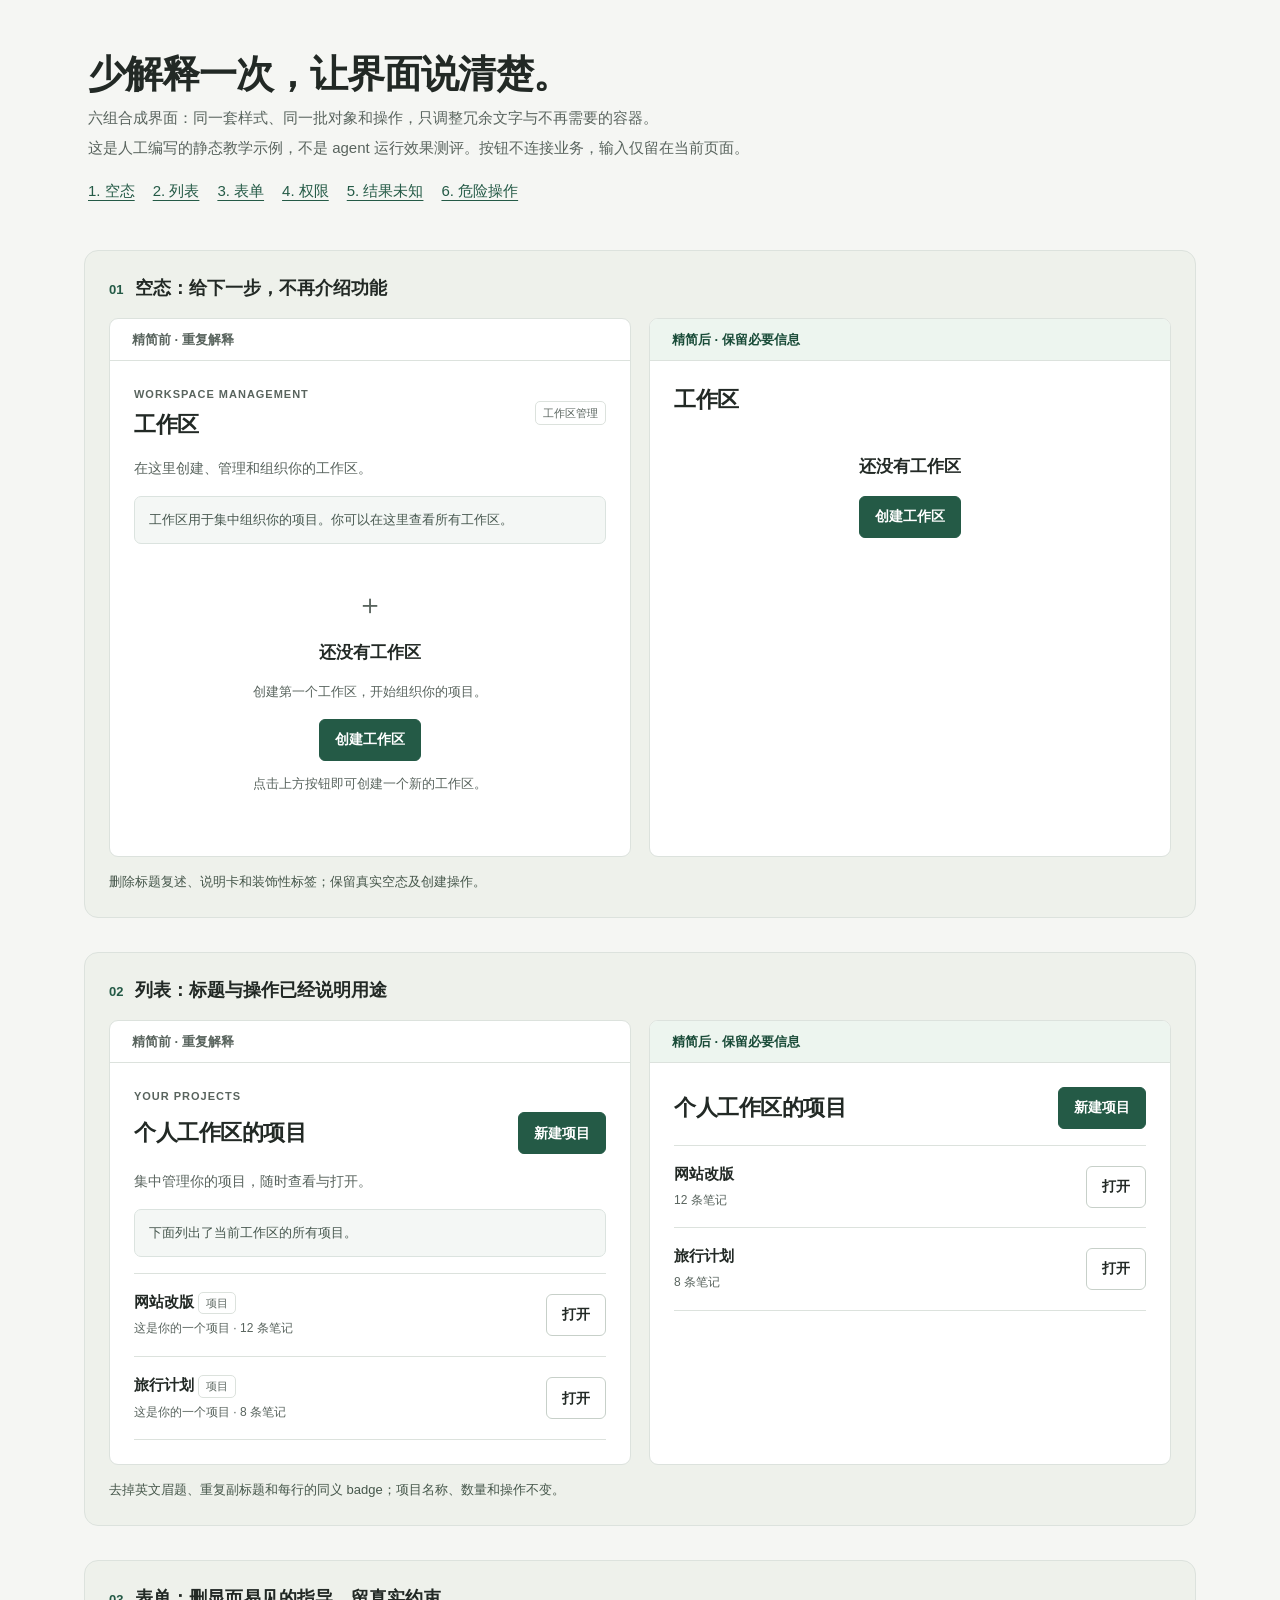
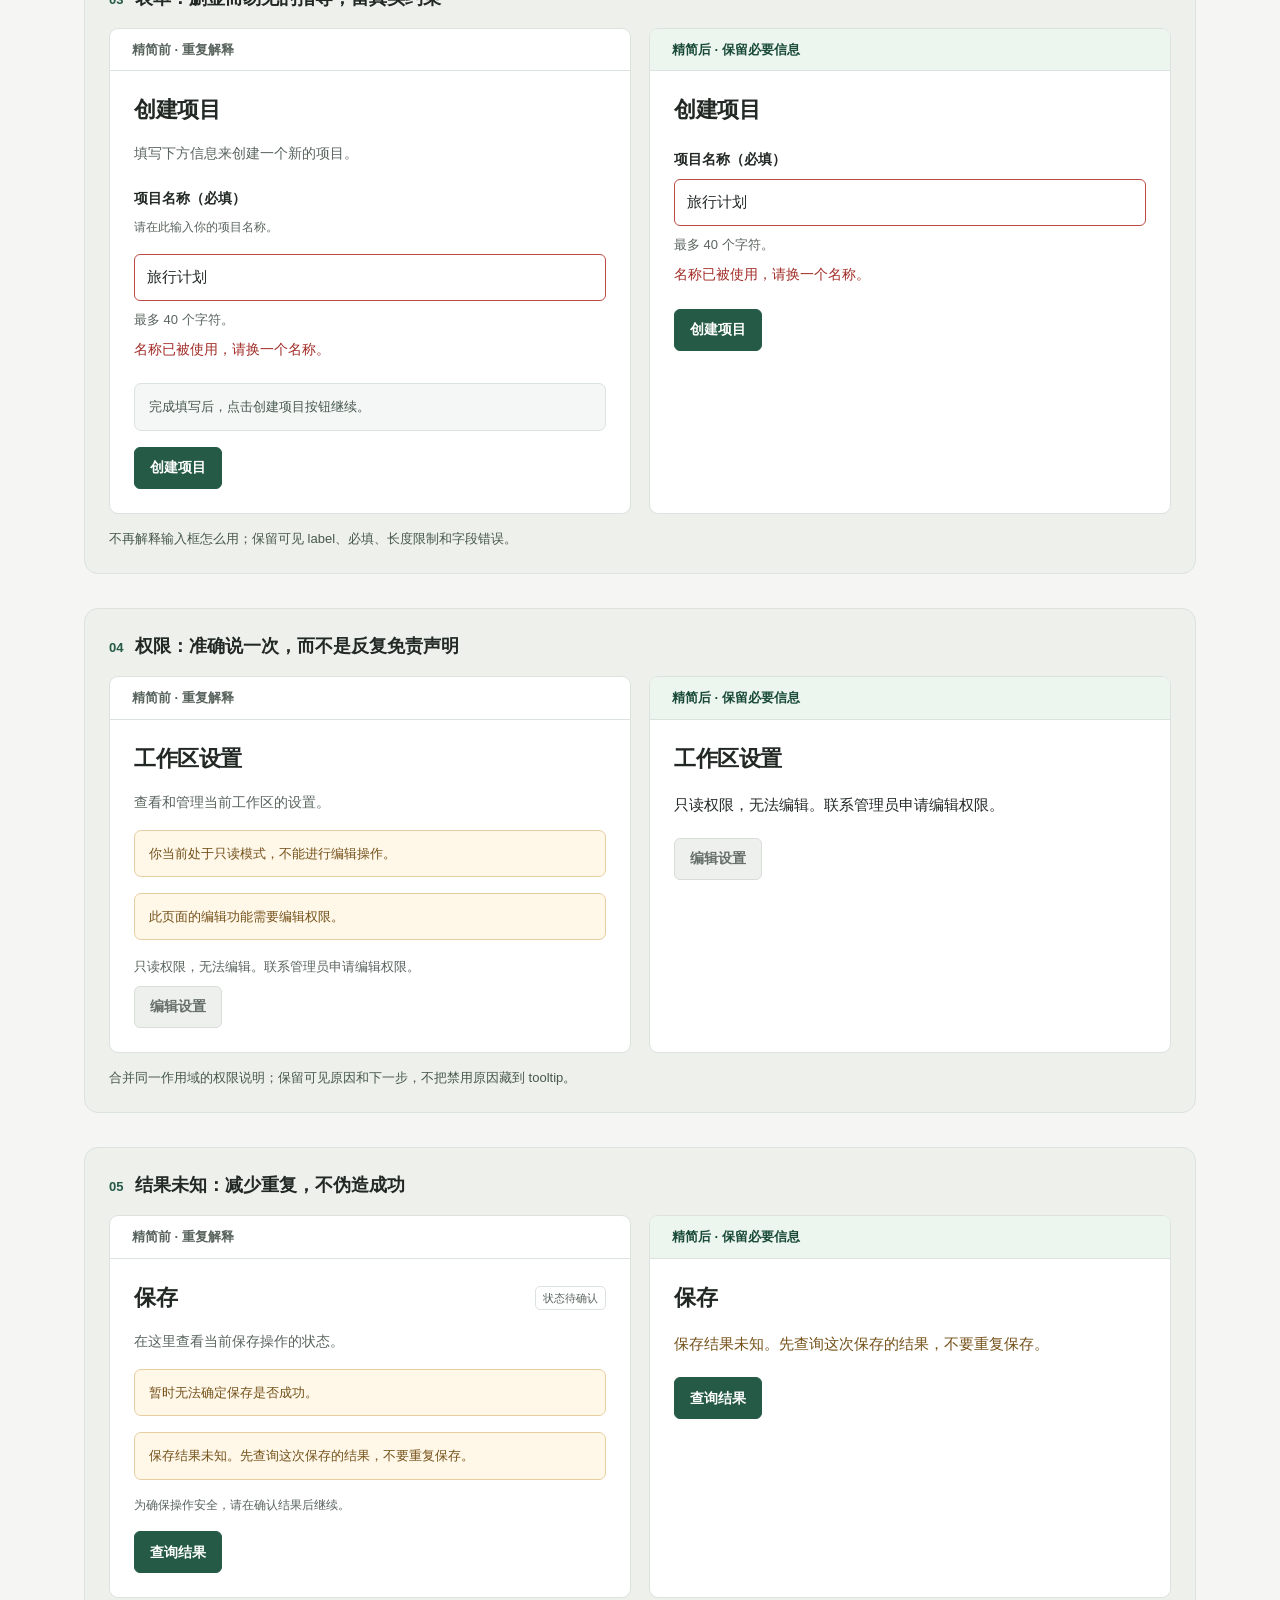
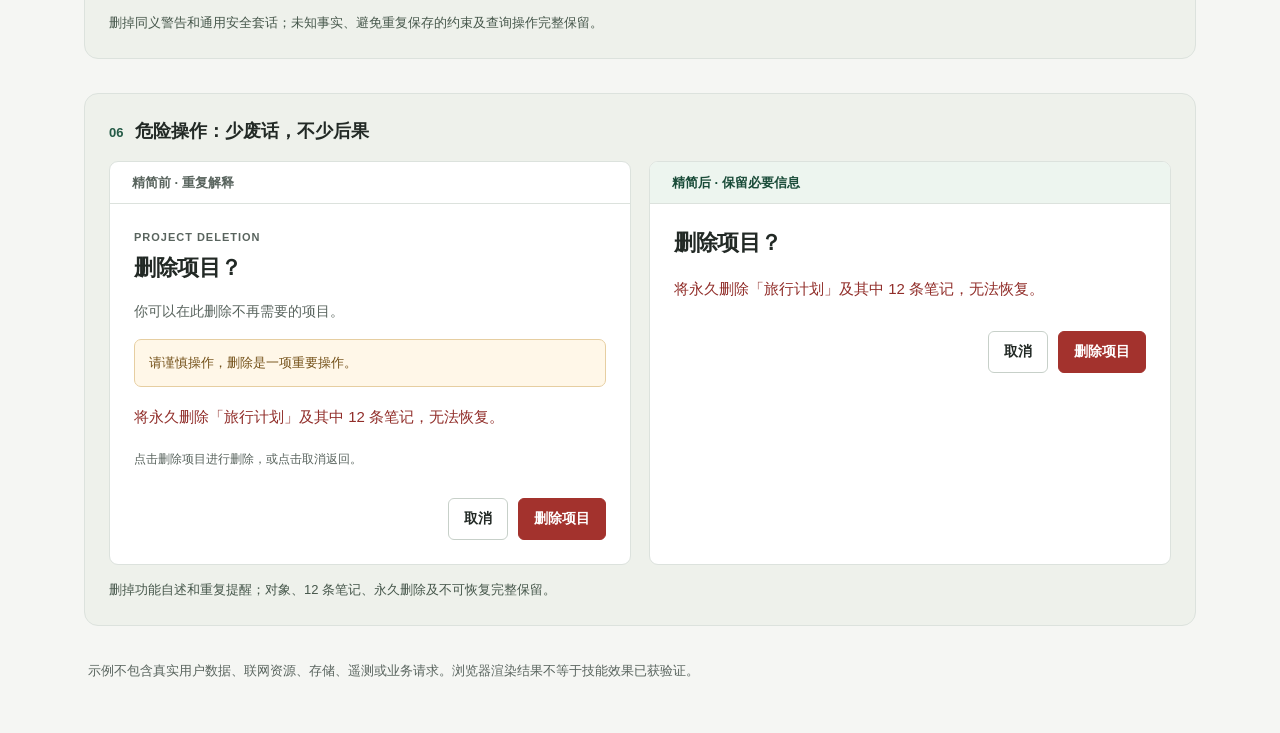
==== examples/index.html @ d24953b0 "Initial release: focused UI copy skill and rendered examples" ====
<!doctype html>
<html lang="zh-CN">
<head>
  <meta charset="utf-8">
  <meta name="viewport" content="width=device-width, initial-scale=1">
  <meta http-equiv="Content-Security-Policy" content="default-src 'none'; style-src 'self'; img-src 'self'; form-action 'none'; base-uri 'none'">
  <title>UI without noise · 前后对照</title>
  <link rel="stylesheet" href="styles.css">
</head>
<body>
<main>
  <header class="page-header">
    <h1>少解释一次，让界面说清楚。</h1>
    <p>六组合成界面：同一套样式、同一批对象和操作，只调整冗余文字与不再需要的容器。</p>
    <p>这是人工编写的静态教学示例，不是 agent 运行效果测评。按钮不连接业务，输入仅留在当前页面。</p>
    <nav aria-label="对照场景"><a href="#empty-state">1. 空态</a><a href="#section-heading">2. 列表</a><a href="#form">3. 表单</a><a href="#permission">4. 权限</a><a href="#unknown-result">5. 结果未知</a><a href="#destructive-action">6. 危险操作</a></nav>
  </header>

<section class="comparison" id="empty-state" aria-labelledby="title-empty-state">
  <header class="case-heading"><span class="case-number">01</span><h2 id="title-empty-state">空态：给下一步，不再介绍功能</h2></header>
  <div class="pair">
    <article class="variant" data-variant="before" aria-label="精简前"><p class="variant-title">精简前 · 重复解释</p><div class="screen"><div class="heading"><div><span class="eyebrow">WORKSPACE MANAGEMENT</span><h3>工作区</h3></div><span class="badge">工作区管理</span></div><p class="intro">在这里创建、管理和组织你的工作区。</p><div class="notice">工作区用于集中组织你的项目。你可以在这里查看所有工作区。</div><div class="empty"><span class="empty-mark" aria-hidden="true">＋</span><h4>还没有工作区</h4><p>创建第一个工作区，开始组织你的项目。</p><button type="button" class="primary">创建工作区</button><p class="meta">点击上方按钮即可创建一个新的工作区。</p></div></div></article>
    <article class="variant" data-variant="after" aria-label="精简后"><p class="variant-title">精简后 · 保留必要信息</p><div class="screen"><div class="heading"><h3>工作区</h3></div><div class="empty"><h4>还没有工作区</h4><button type="button" class="primary">创建工作区</button></div></div></article>
  </div>
  <p class="change">删除标题复述、说明卡和装饰性标签；保留真实空态及创建操作。</p>
</section>

<section class="comparison" id="section-heading" aria-labelledby="title-section-heading">
  <header class="case-heading"><span class="case-number">02</span><h2 id="title-section-heading">列表：标题与操作已经说明用途</h2></header>
  <div class="pair">
    <article class="variant" data-variant="before" aria-label="精简前"><p class="variant-title">精简前 · 重复解释</p><div class="screen"><span class="eyebrow">YOUR PROJECTS</span><div class="heading"><h3>个人工作区的项目</h3><button type="button" class="primary">新建项目</button></div><p class="intro">集中管理你的项目，随时查看与打开。</p><div class="notice">下面列出了当前工作区的所有项目。</div><div class="list"><div class="item"><div><h4>网站改版 <span class="badge">项目</span></h4><p class="meta">这是你的一个项目 · 12 条笔记</p></div><button type="button">打开</button></div><div class="item"><div><h4>旅行计划 <span class="badge">项目</span></h4><p class="meta">这是你的一个项目 · 8 条笔记</p></div><button type="button">打开</button></div></div></div></article>
    <article class="variant" data-variant="after" aria-label="精简后"><p class="variant-title">精简后 · 保留必要信息</p><div class="screen"><div class="heading"><h3>个人工作区的项目</h3><button type="button" class="primary">新建项目</button></div><div class="list"><div class="item"><div><h4>网站改版</h4><p class="meta">12 条笔记</p></div><button type="button">打开</button></div><div class="item"><div><h4>旅行计划</h4><p class="meta">8 条笔记</p></div><button type="button">打开</button></div></div></div></article>
  </div>
  <p class="change">去掉英文眉题、重复副标题和每行的同义 badge；项目名称、数量和操作不变。</p>
</section>

<section class="comparison" id="form" aria-labelledby="title-form">
  <header class="case-heading"><span class="case-number">03</span><h2 id="title-form">表单：删显而易见的指导，留真实约束</h2></header>
  <div class="pair">
    <article class="variant" data-variant="before" aria-label="精简前"><p class="variant-title">精简前 · 重复解释</p><div class="screen"><h3>创建项目</h3><p class="intro">填写下方信息来创建一个新的项目。</p><div class="field"><label for="name-before">项目名称（必填）</label><p class="meta">请在此输入你的项目名称。</p><input id="name-before" value="旅行计划" required maxlength="40" aria-invalid="true" aria-describedby="name-hint-before name-error-before"><p id="name-hint-before" class="hint">最多 40 个字符。</p><p id="name-error-before" class="error">名称已被使用，请换一个名称。</p></div><div class="notice">完成填写后，点击创建项目按钮继续。</div><button type="button" class="primary">创建项目</button></div></article>
    <article class="variant" data-variant="after" aria-label="精简后"><p class="variant-title">精简后 · 保留必要信息</p><div class="screen"><h3>创建项目</h3><div class="field"><label for="name-after">项目名称（必填）</label><input id="name-after" value="旅行计划" required maxlength="40" aria-invalid="true" aria-describedby="name-hint-after name-error-after"><p id="name-hint-after" class="hint">最多 40 个字符。</p><p id="name-error-after" class="error">名称已被使用，请换一个名称。</p></div><button type="button" class="primary">创建项目</button></div></article>
  </div>
  <p class="change">不再解释输入框怎么用；保留可见 label、必填、长度限制和字段错误。</p>
</section>

<section class="comparison" id="permission" aria-labelledby="title-permission">
  <header class="case-heading"><span class="case-number">04</span><h2 id="title-permission">权限：准确说一次，而不是反复免责声明</h2></header>
  <div class="pair">
    <article class="variant" data-variant="before" aria-label="精简前"><p class="variant-title">精简前 · 重复解释</p><div class="screen"><h3>工作区设置</h3><p class="intro">查看和管理当前工作区的设置。</p><div class="notice warning">你当前处于只读模式，不能进行编辑操作。</div><div class="notice warning">此页面的编辑功能需要编辑权限。</div><p id="permission-before" class="hint">只读权限，无法编辑。联系管理员申请编辑权限。</p><button type="button" disabled aria-describedby="permission-before">编辑设置</button></div></article>
    <article class="variant" data-variant="after" aria-label="精简后"><p class="variant-title">精简后 · 保留必要信息</p><div class="screen"><h3>工作区设置</h3><p id="permission-after" class="state">只读权限，无法编辑。联系管理员申请编辑权限。</p><button type="button" disabled aria-describedby="permission-after">编辑设置</button></div></article>
  </div>
  <p class="change">合并同一作用域的权限说明；保留可见原因和下一步，不把禁用原因藏到 tooltip。</p>
</section>

<section class="comparison" id="unknown-result" aria-labelledby="title-unknown-result">
  <header class="case-heading"><span class="case-number">05</span><h2 id="title-unknown-result">结果未知：减少重复，不伪造成功</h2></header>
  <div class="pair">
    <article class="variant" data-variant="before" aria-label="精简前"><p class="variant-title">精简前 · 重复解释</p><div class="screen"><div class="heading"><h3>保存</h3><span class="badge">状态待确认</span></div><p class="intro">在这里查看当前保存操作的状态。</p><div class="notice warning">暂时无法确定保存是否成功。</div><div class="notice warning">保存结果未知。先查询这次保存的结果，不要重复保存。</div><p class="meta">为确保操作安全，请在确认结果后继续。</p><button type="button" class="primary">查询结果</button></div></article>
    <article class="variant" data-variant="after" aria-label="精简后"><p class="variant-title">精简后 · 保留必要信息</p><div class="screen"><h3>保存</h3><p class="state warning-text">保存结果未知。先查询这次保存的结果，不要重复保存。</p><button type="button" class="primary">查询结果</button></div></article>
  </div>
  <p class="change">删掉同义警告和通用安全套话；未知事实、避免重复保存的约束及查询操作完整保留。</p>
</section>

<section class="comparison" id="destructive-action" aria-labelledby="title-destructive-action">
  <header class="case-heading"><span class="case-number">06</span><h2 id="title-destructive-action">危险操作：少废话，不少后果</h2></header>
  <div class="pair">
    <article class="variant" data-variant="before" aria-label="精简前"><p class="variant-title">精简前 · 重复解释</p><div class="screen"><span class="eyebrow">PROJECT DELETION</span><h3>删除项目？</h3><p class="intro">你可以在此删除不再需要的项目。</p><div class="notice warning">请谨慎操作，删除是一项重要操作。</div><p class="state danger-text">将永久删除「旅行计划」及其中 12 条笔记，无法恢复。</p><p class="meta">点击删除项目进行删除，或点击取消返回。</p><div class="actions"><button type="button">取消</button><button type="button" class="danger">删除项目</button></div></div></article>
    <article class="variant" data-variant="after" aria-label="精简后"><p class="variant-title">精简后 · 保留必要信息</p><div class="screen"><h3>删除项目？</h3><p class="state danger-text">将永久删除「旅行计划」及其中 12 条笔记，无法恢复。</p><div class="actions"><button type="button">取消</button><button type="button" class="danger">删除项目</button></div></div></article>
  </div>
  <p class="change">删掉功能自述和重复提醒；对象、12 条笔记、永久删除及不可恢复完整保留。</p>
</section>
  <footer>示例不包含真实用户数据、联网资源、存储、遥测或业务请求。浏览器渲染结果不等于技能效果已获验证。</footer>
</main>
</body>
</html>
---- examples/styles.css ----
:root { color-scheme: light; --ink: #222925; --muted: #59645e; --line: #dce2dd; --paper: #fff; --canvas: #f5f6f3; --accent: #245a46; }
* { box-sizing: border-box; }
body { margin: 0; background: var(--canvas); color: var(--ink); font-family: -apple-system, BlinkMacSystemFont, "Segoe UI", "Microsoft YaHei", sans-serif; font-size: 15px; line-height: 1.65; }
main { max-width: 1160px; margin: 0 auto; padding: 52px 24px; }
.page-header { padding: 0 4px 24px; }
h1 { margin: 0 0 8px; font-size: clamp(26px, 4vw, 38px); line-height: 1.2; letter-spacing: -.025em; }
.page-header p { margin: 6px 0; max-width: 760px; color: var(--muted); }
nav { display: flex; flex-wrap: wrap; gap: 8px 18px; margin-top: 18px; }
a { color: var(--accent); text-underline-offset: 4px; }
.comparison { margin: 22px 0 34px; padding: 24px; border: 1px solid var(--line); border-radius: 14px; background: #eef1eb; scroll-margin-top: 20px; }
.case-heading { display: flex; align-items: baseline; gap: 12px; padding-bottom: 16px; }
.case-number { flex: none; font-size: 13px; color: var(--accent); font-weight: 650; font-variant-numeric: tabular-nums; }
h2 { margin: 0; font-size: 18px; font-weight: 650; line-height: 1.5; }
.pair { display: grid; grid-template-columns: minmax(0,1fr) minmax(0,1fr); gap: 18px; align-items: stretch; }
.variant { min-width: 0; border: 1px solid var(--line); border-radius: 9px; overflow: hidden; background: var(--paper); }
.variant-title { margin: 0; padding: 10px 22px; border-bottom: 1px solid var(--line); font-size: 13px; color: var(--muted); font-weight: 600; }
.variant[data-variant="after"] .variant-title { color: #194b38; background: #edf5ef; }
.screen { padding: 24px; min-height: 330px; overflow-wrap: anywhere; }
.screen h3 { margin: 0 0 16px; font-size: 22px; font-weight: 650; letter-spacing: -.02em; line-height: 1.4; }
.screen h4 { margin: 0; font-size: 15px; font-weight: 600; line-height: 1.5; }
p { margin: 0 0 16px; }
.heading { display: flex; align-items: center; justify-content: space-between; gap: 12px; margin-bottom: 16px; }
.heading h3 { margin-bottom: 0; }
.eyebrow { display: block; font-size: 11px; font-weight: 600; letter-spacing: .09em; color: var(--muted); margin-bottom: 7px; }
.intro { font-size: 14px; color: var(--muted); }
.badge { display: inline-flex; align-items: center; padding: 2px 7px; border: 1px solid var(--line); border-radius: 5px; color: var(--muted); font-size: 11px; font-weight: 500; white-space: nowrap; }
.notice { padding: 12px 14px; margin-bottom: 16px; border: 1px solid #dbe3df; border-radius: 7px; background: #f4f7f5; font-size: 13px; color: #47584f; }
.warning { background: #fff7e8; border-color: #e6cea1; color: #745119; }
.empty { text-align: center; padding: 22px 8px; }
.empty h4 { font-size: 17px; margin-bottom: 16px; }
.empty p { font-size: 13px; color: var(--muted); }
.empty-mark { display: block; margin: 0 auto 12px; font-size: 28px; color: var(--muted); }
.empty .meta { margin-top: 12px; }
button { min-height: 42px; padding: 9px 15px; border: 1px solid #c7d0c9; border-radius: 6px; color: var(--ink); background: white; font: inherit; font-size: 14px; font-weight: 600; line-height: 1.4; cursor: default; }
button.primary { background: var(--accent); border-color: var(--accent); color: white; }
button.danger { background: #a3322d; border-color: #a3322d; color: white; }
button:disabled { background: #eef0ed; color: #667068; border-color: #d8ddd7; }
button:focus-visible, input:focus-visible, a:focus-visible { outline: 3px solid #25795e; outline-offset: 3px; }
.list { border-top: 1px solid var(--line); }
.item { display: flex; justify-content: space-between; align-items: center; gap: 16px; padding: 17px 0; border-bottom: 1px solid var(--line); }
.item p { margin: 5px 0 0; }
.meta { font-size: 12px; color: var(--muted); }
.field { margin: 22px 0; }
label { display: block; margin-bottom: 8px; font-weight: 600; font-size: 14px; }
input { display: block; width: 100%; min-height: 44px; border: 1px solid #bd4b45; background: white; border-radius: 6px; padding: 10px 12px; font: inherit; color: var(--ink); }
.hint { font-size: 13px; color: var(--muted); margin: 8px 0; }
.error { font-size: 14px; color: #a22d28; margin: 8px 0; }
.state { font-size: 15px; line-height: 1.85; margin-bottom: 20px; }
.warning-text { color: #745119; }
.danger-text { color: #912e2a; }
.actions { display: flex; flex-wrap: wrap; justify-content: flex-end; gap: 10px; margin-top: 28px; }
.change { margin: 14px 0 0; font-size: 13px; color: #46574b; }
footer { color: var(--muted); font-size: 13px; padding: 0 4px; }
@media (max-width: 700px) {
  main { padding: 28px 12px; }
  .comparison { padding: 16px; }
  .pair { grid-template-columns: minmax(0,1fr); gap: 12px; }
  .screen { padding: 20px; min-height: 0; }
  .variant-title { padding: 9px 20px; }
  .case-heading { align-items: flex-start; }
  h2 { font-size: 16px; }
  .heading { flex-wrap: wrap; }
  .badge { white-space: normal; }
}
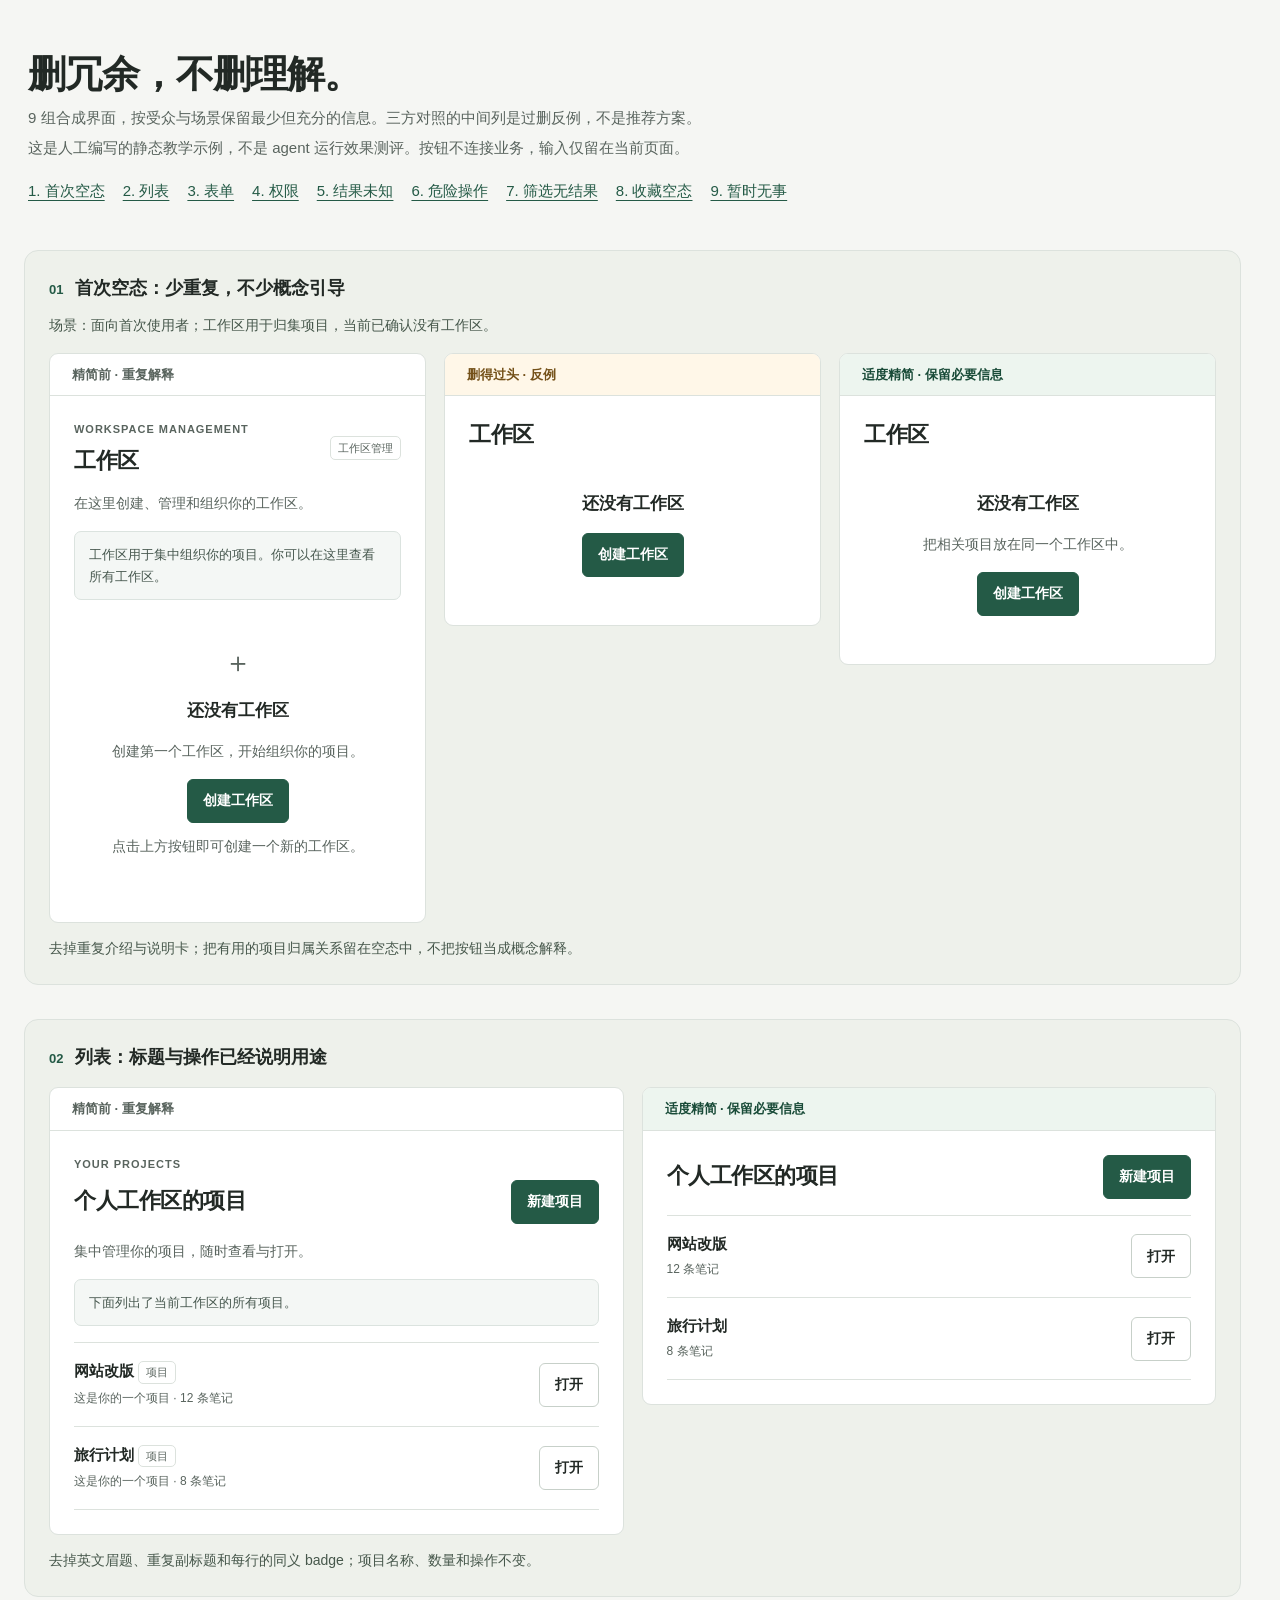
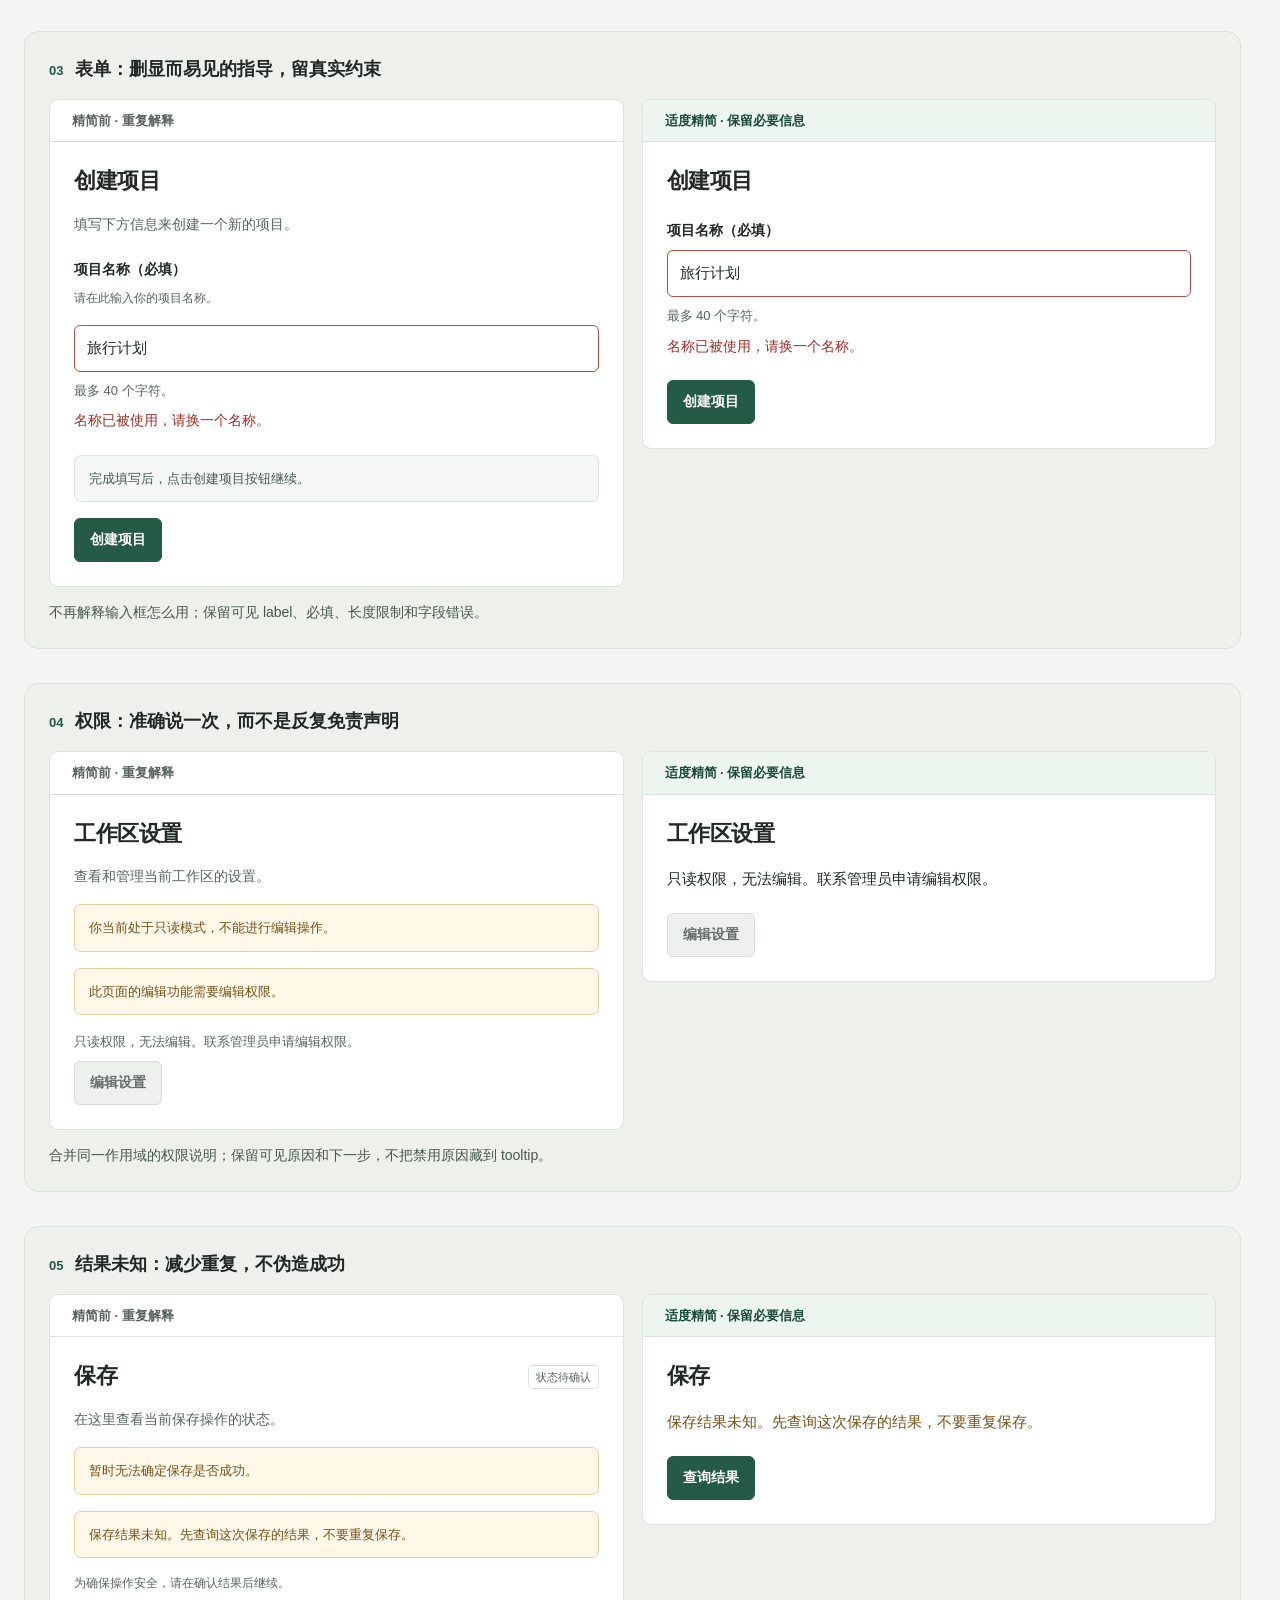
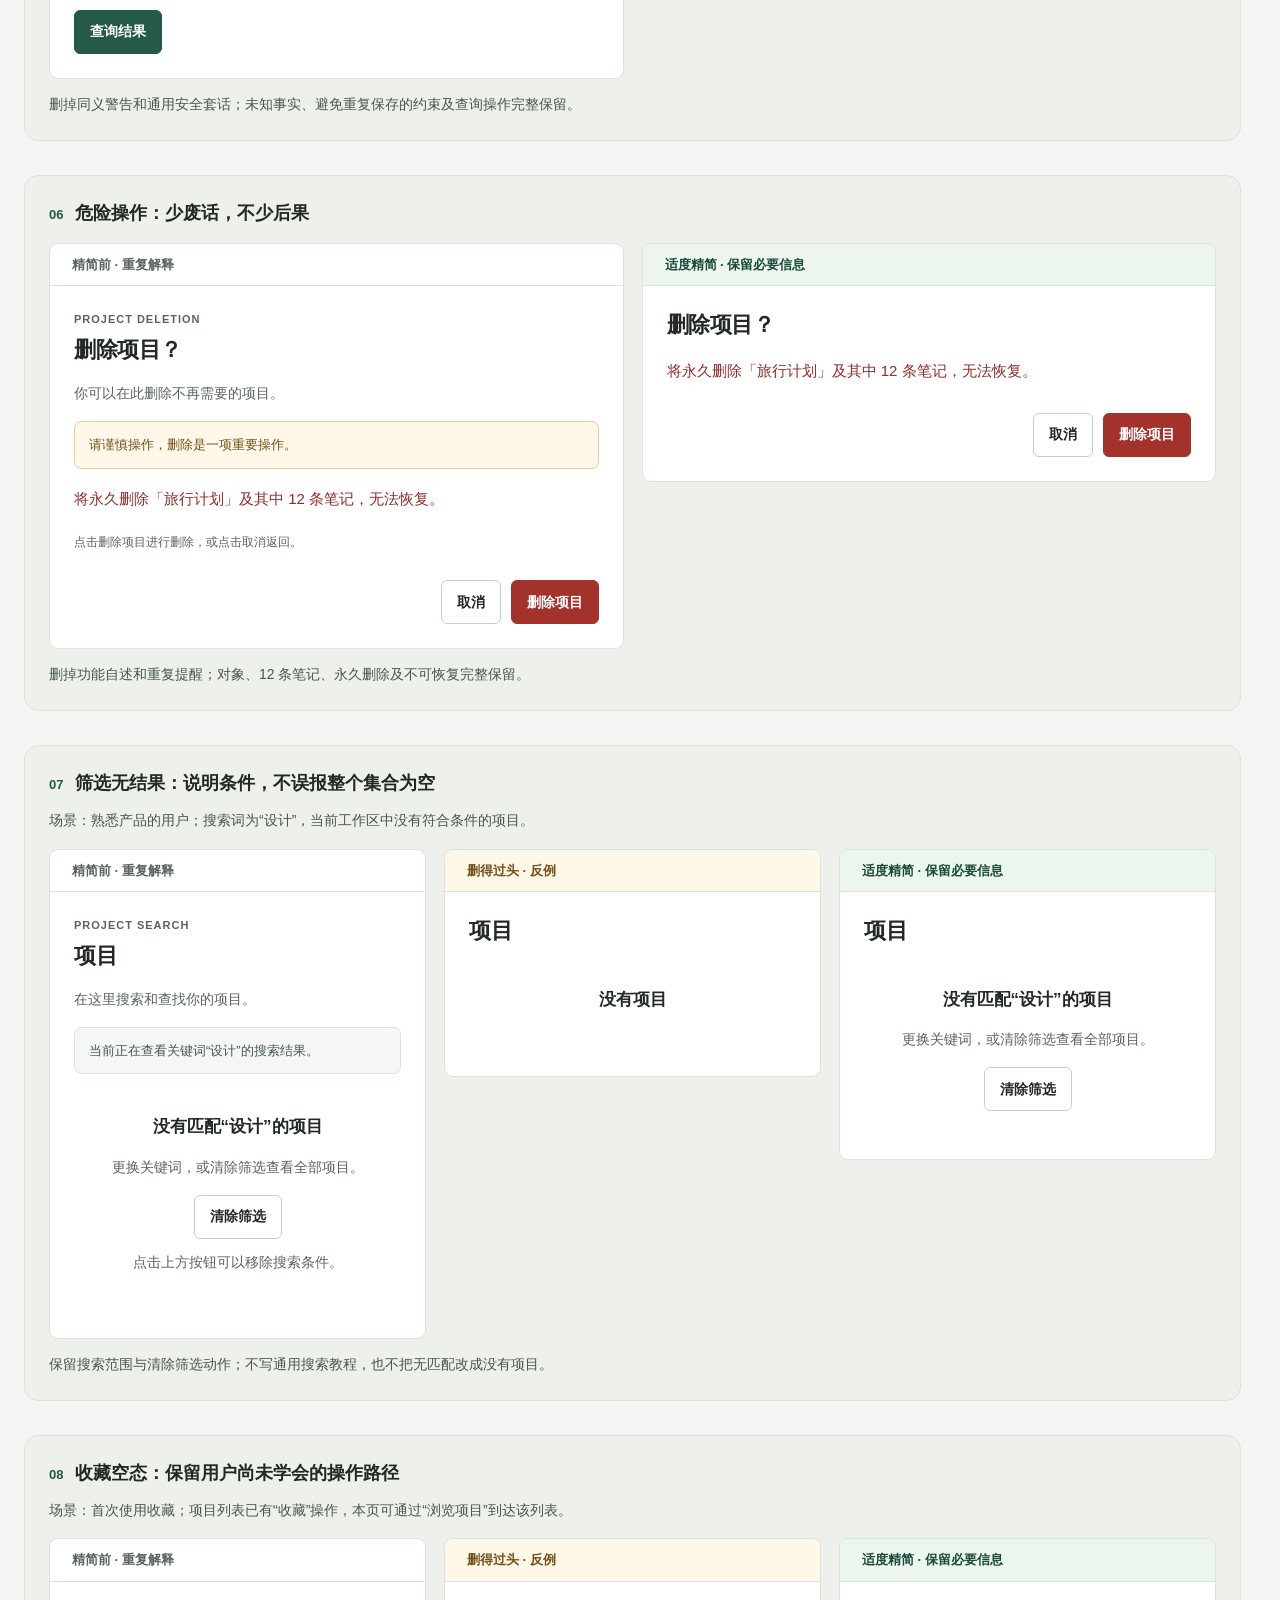
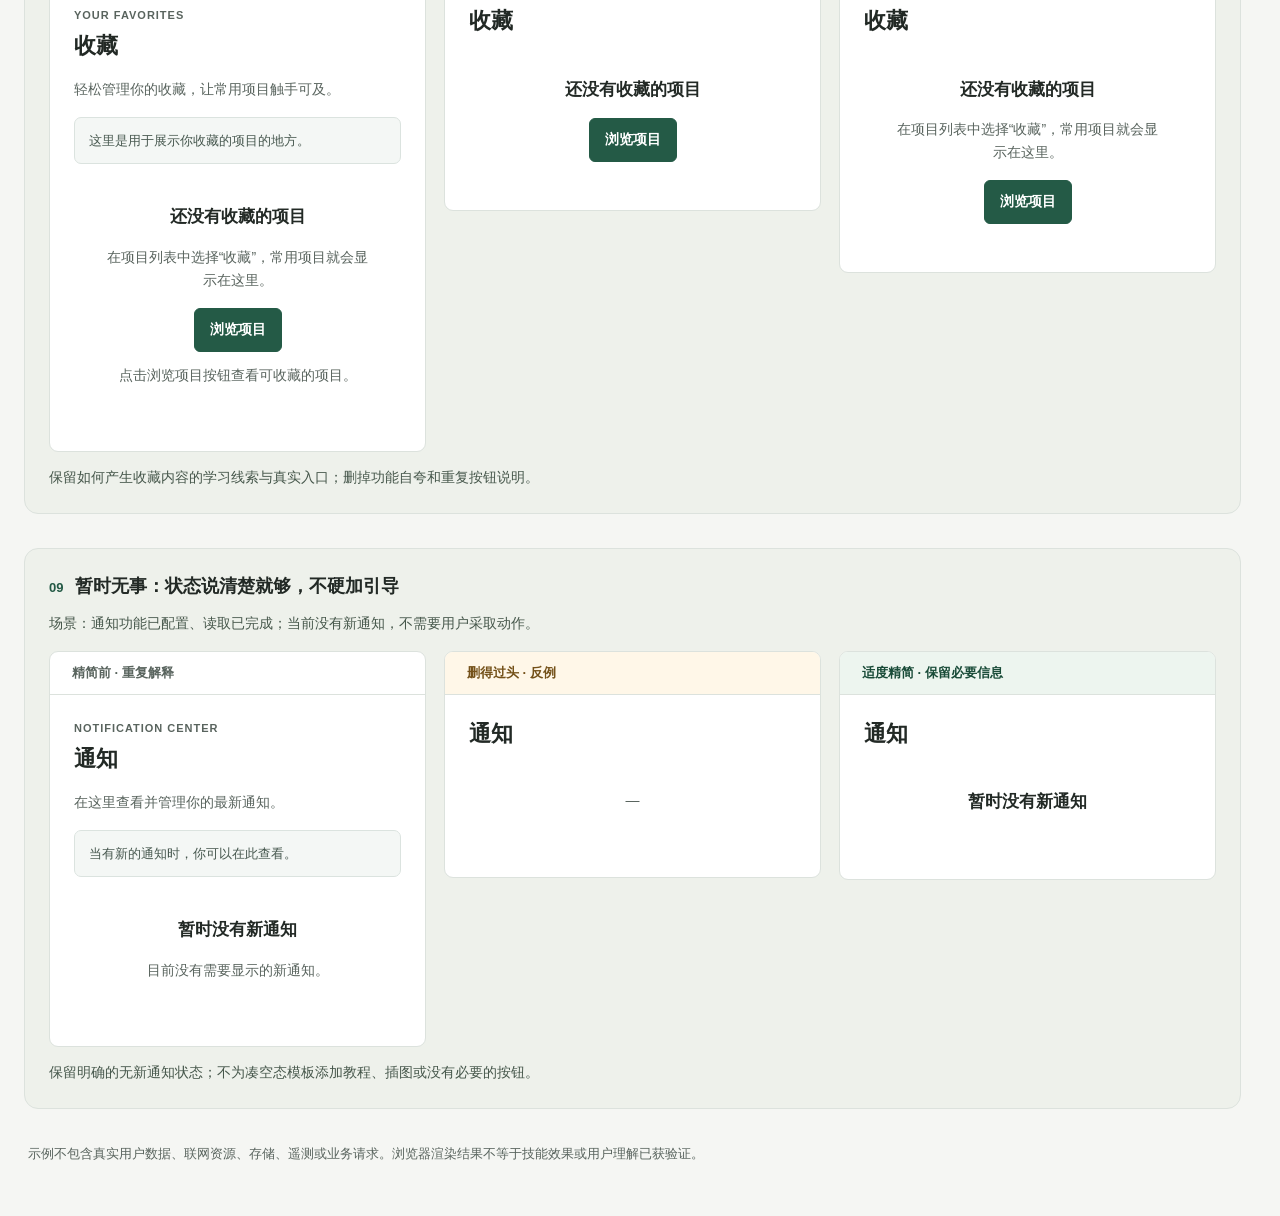
==== commit 92d1921d: "Refine sufficient-information guidance and component-only previews" ====
--- a/examples/index.html
+++ b/examples/index.html
@@ -4,72 +4,112 @@
   <meta charset="utf-8">
   <meta name="viewport" content="width=device-width, initial-scale=1">
   <meta http-equiv="Content-Security-Policy" content="default-src 'none'; style-src 'self'; img-src 'self'; form-action 'none'; base-uri 'none'">
-  <title>UI without noise · 前后对照</title>
+  <title>UI without noise · 最少但充分的信息</title>
   <link rel="stylesheet" href="styles.css">
 </head>
 <body>
 <main>
   <header class="page-header">
-    <h1>少解释一次，让界面说清楚。</h1>
-    <p>六组合成界面：同一套样式、同一批对象和操作，只调整冗余文字与不再需要的容器。</p>
+    <h1>删冗余，不删理解。</h1>
+    <p>9 组合成界面，按受众与场景保留最少但充分的信息。三方对照的中间列是过删反例，不是推荐方案。</p>
     <p>这是人工编写的静态教学示例，不是 agent 运行效果测评。按钮不连接业务，输入仅留在当前页面。</p>
-    <nav aria-label="对照场景"><a href="#empty-state">1. 空态</a><a href="#section-heading">2. 列表</a><a href="#form">3. 表单</a><a href="#permission">4. 权限</a><a href="#unknown-result">5. 结果未知</a><a href="#destructive-action">6. 危险操作</a></nav>
+    <nav aria-label="对照场景"><a href="#empty-state">1. 首次空态</a><a href="#section-heading">2. 列表</a><a href="#form">3. 表单</a><a href="#permission">4. 权限</a><a href="#unknown-result">5. 结果未知</a><a href="#destructive-action">6. 危险操作</a><a href="#filtered-results">7. 筛选无结果</a><a href="#favorites">8. 收藏空态</a><a href="#quiet-notifications">9. 暂时无事</a></nav>
   </header>
 
 <section class="comparison" id="empty-state" aria-labelledby="title-empty-state">
-  <header class="case-heading"><span class="case-number">01</span><h2 id="title-empty-state">空态：给下一步，不再介绍功能</h2></header>
-  <div class="pair">
-    <article class="variant" data-variant="before" aria-label="精简前"><p class="variant-title">精简前 · 重复解释</p><div class="screen"><div class="heading"><div><span class="eyebrow">WORKSPACE MANAGEMENT</span><h3>工作区</h3></div><span class="badge">工作区管理</span></div><p class="intro">在这里创建、管理和组织你的工作区。</p><div class="notice">工作区用于集中组织你的项目。你可以在这里查看所有工作区。</div><div class="empty"><span class="empty-mark" aria-hidden="true">＋</span><h4>还没有工作区</h4><p>创建第一个工作区，开始组织你的项目。</p><button type="button" class="primary">创建工作区</button><p class="meta">点击上方按钮即可创建一个新的工作区。</p></div></div></article>
-    <article class="variant" data-variant="after" aria-label="精简后"><p class="variant-title">精简后 · 保留必要信息</p><div class="screen"><div class="heading"><h3>工作区</h3></div><div class="empty"><h4>还没有工作区</h4><button type="button" class="primary">创建工作区</button></div></div></article>
+  <header class="case-heading"><span class="case-number">01</span><h2 id="title-empty-state">首次空态：少重复，不少概念引导</h2></header>
+  <p class="context">场景：面向首次使用者；工作区用于归集项目，当前已确认没有工作区。</p>
+  <div class="pair triple">
+    <article class="variant" data-variant="before" aria-label="精简前 · 重复解释"><p class="variant-title">精简前 · 重复解释</p><div class="screen"><div class="heading"><div><span class="eyebrow">WORKSPACE MANAGEMENT</span><h3>工作区</h3></div><span class="badge">工作区管理</span></div><p class="intro">在这里创建、管理和组织你的工作区。</p><div class="notice">工作区用于集中组织你的项目。你可以在这里查看所有工作区。</div><div class="empty"><span class="empty-mark" aria-hidden="true">＋</span><h4>还没有工作区</h4><p>创建第一个工作区，开始组织你的项目。</p><button type="button" class="primary">创建工作区</button><p class="meta">点击上方按钮即可创建一个新的工作区。</p></div></div></article>
+    <article class="variant" data-variant="overtrimmed" aria-label="删得过头 · 反例"><p class="variant-title">删得过头 · 反例</p><div class="screen"><div class="heading"><h3>工作区</h3></div><div class="empty"><h4>还没有工作区</h4><button type="button" class="primary">创建工作区</button></div></div></article>
+    <article class="variant" data-variant="after" aria-label="适度精简 · 保留必要信息"><p class="variant-title">适度精简 · 保留必要信息</p><div class="screen"><div class="heading"><h3>工作区</h3></div><div class="empty"><h4>还没有工作区</h4><p>把相关项目放在同一个工作区中。</p><button type="button" class="primary">创建工作区</button></div></div></article>
   </div>
-  <p class="change">删除标题复述、说明卡和装饰性标签；保留真实空态及创建操作。</p>
+  <p class="change">去掉重复介绍与说明卡；把有用的项目归属关系留在空态中，不把按钮当成概念解释。</p>
 </section>
 
 <section class="comparison" id="section-heading" aria-labelledby="title-section-heading">
   <header class="case-heading"><span class="case-number">02</span><h2 id="title-section-heading">列表：标题与操作已经说明用途</h2></header>
+
   <div class="pair">
-    <article class="variant" data-variant="before" aria-label="精简前"><p class="variant-title">精简前 · 重复解释</p><div class="screen"><span class="eyebrow">YOUR PROJECTS</span><div class="heading"><h3>个人工作区的项目</h3><button type="button" class="primary">新建项目</button></div><p class="intro">集中管理你的项目，随时查看与打开。</p><div class="notice">下面列出了当前工作区的所有项目。</div><div class="list"><div class="item"><div><h4>网站改版 <span class="badge">项目</span></h4><p class="meta">这是你的一个项目 · 12 条笔记</p></div><button type="button">打开</button></div><div class="item"><div><h4>旅行计划 <span class="badge">项目</span></h4><p class="meta">这是你的一个项目 · 8 条笔记</p></div><button type="button">打开</button></div></div></div></article>
-    <article class="variant" data-variant="after" aria-label="精简后"><p class="variant-title">精简后 · 保留必要信息</p><div class="screen"><div class="heading"><h3>个人工作区的项目</h3><button type="button" class="primary">新建项目</button></div><div class="list"><div class="item"><div><h4>网站改版</h4><p class="meta">12 条笔记</p></div><button type="button">打开</button></div><div class="item"><div><h4>旅行计划</h4><p class="meta">8 条笔记</p></div><button type="button">打开</button></div></div></div></article>
+    <article class="variant" data-variant="before" aria-label="精简前 · 重复解释"><p class="variant-title">精简前 · 重复解释</p><div class="screen"><span class="eyebrow">YOUR PROJECTS</span><div class="heading"><h3>个人工作区的项目</h3><button type="button" class="primary">新建项目</button></div><p class="intro">集中管理你的项目，随时查看与打开。</p><div class="notice">下面列出了当前工作区的所有项目。</div><div class="list"><div class="item"><div><h4>网站改版 <span class="badge">项目</span></h4><p class="meta">这是你的一个项目 · 12 条笔记</p></div><button type="button">打开</button></div><div class="item"><div><h4>旅行计划 <span class="badge">项目</span></h4><p class="meta">这是你的一个项目 · 8 条笔记</p></div><button type="button">打开</button></div></div></div></article>
+    <article class="variant" data-variant="after" aria-label="适度精简 · 保留必要信息"><p class="variant-title">适度精简 · 保留必要信息</p><div class="screen"><div class="heading"><h3>个人工作区的项目</h3><button type="button" class="primary">新建项目</button></div><div class="list"><div class="item"><div><h4>网站改版</h4><p class="meta">12 条笔记</p></div><button type="button">打开</button></div><div class="item"><div><h4>旅行计划</h4><p class="meta">8 条笔记</p></div><button type="button">打开</button></div></div></div></article>
   </div>
   <p class="change">去掉英文眉题、重复副标题和每行的同义 badge；项目名称、数量和操作不变。</p>
 </section>
 
 <section class="comparison" id="form" aria-labelledby="title-form">
   <header class="case-heading"><span class="case-number">03</span><h2 id="title-form">表单：删显而易见的指导，留真实约束</h2></header>
+
   <div class="pair">
-    <article class="variant" data-variant="before" aria-label="精简前"><p class="variant-title">精简前 · 重复解释</p><div class="screen"><h3>创建项目</h3><p class="intro">填写下方信息来创建一个新的项目。</p><div class="field"><label for="name-before">项目名称（必填）</label><p class="meta">请在此输入你的项目名称。</p><input id="name-before" value="旅行计划" required maxlength="40" aria-invalid="true" aria-describedby="name-hint-before name-error-before"><p id="name-hint-before" class="hint">最多 40 个字符。</p><p id="name-error-before" class="error">名称已被使用，请换一个名称。</p></div><div class="notice">完成填写后，点击创建项目按钮继续。</div><button type="button" class="primary">创建项目</button></div></article>
-    <article class="variant" data-variant="after" aria-label="精简后"><p class="variant-title">精简后 · 保留必要信息</p><div class="screen"><h3>创建项目</h3><div class="field"><label for="name-after">项目名称（必填）</label><input id="name-after" value="旅行计划" required maxlength="40" aria-invalid="true" aria-describedby="name-hint-after name-error-after"><p id="name-hint-after" class="hint">最多 40 个字符。</p><p id="name-error-after" class="error">名称已被使用，请换一个名称。</p></div><button type="button" class="primary">创建项目</button></div></article>
+    <article class="variant" data-variant="before" aria-label="精简前 · 重复解释"><p class="variant-title">精简前 · 重复解释</p><div class="screen"><h3>创建项目</h3><p class="intro">填写下方信息来创建一个新的项目。</p><div class="field"><label for="name-before">项目名称（必填）</label><p class="meta">请在此输入你的项目名称。</p><input id="name-before" value="旅行计划" required maxlength="40" aria-invalid="true" aria-describedby="name-hint-before name-error-before"><p id="name-hint-before" class="hint">最多 40 个字符。</p><p id="name-error-before" class="error">名称已被使用，请换一个名称。</p></div><div class="notice">完成填写后，点击创建项目按钮继续。</div><button type="button" class="primary">创建项目</button></div></article>
+    <article class="variant" data-variant="after" aria-label="适度精简 · 保留必要信息"><p class="variant-title">适度精简 · 保留必要信息</p><div class="screen"><h3>创建项目</h3><div class="field"><label for="name-after">项目名称（必填）</label><input id="name-after" value="旅行计划" required maxlength="40" aria-invalid="true" aria-describedby="name-hint-after name-error-after"><p id="name-hint-after" class="hint">最多 40 个字符。</p><p id="name-error-after" class="error">名称已被使用，请换一个名称。</p></div><button type="button" class="primary">创建项目</button></div></article>
   </div>
   <p class="change">不再解释输入框怎么用；保留可见 label、必填、长度限制和字段错误。</p>
 </section>
 
 <section class="comparison" id="permission" aria-labelledby="title-permission">
   <header class="case-heading"><span class="case-number">04</span><h2 id="title-permission">权限：准确说一次，而不是反复免责声明</h2></header>
+
   <div class="pair">
-    <article class="variant" data-variant="before" aria-label="精简前"><p class="variant-title">精简前 · 重复解释</p><div class="screen"><h3>工作区设置</h3><p class="intro">查看和管理当前工作区的设置。</p><div class="notice warning">你当前处于只读模式，不能进行编辑操作。</div><div class="notice warning">此页面的编辑功能需要编辑权限。</div><p id="permission-before" class="hint">只读权限，无法编辑。联系管理员申请编辑权限。</p><button type="button" disabled aria-describedby="permission-before">编辑设置</button></div></article>
-    <article class="variant" data-variant="after" aria-label="精简后"><p class="variant-title">精简后 · 保留必要信息</p><div class="screen"><h3>工作区设置</h3><p id="permission-after" class="state">只读权限，无法编辑。联系管理员申请编辑权限。</p><button type="button" disabled aria-describedby="permission-after">编辑设置</button></div></article>
+    <article class="variant" data-variant="before" aria-label="精简前 · 重复解释"><p class="variant-title">精简前 · 重复解释</p><div class="screen"><h3>工作区设置</h3><p class="intro">查看和管理当前工作区的设置。</p><div class="notice warning">你当前处于只读模式，不能进行编辑操作。</div><div class="notice warning">此页面的编辑功能需要编辑权限。</div><p id="permission-before" class="hint">只读权限，无法编辑。联系管理员申请编辑权限。</p><button type="button" disabled aria-describedby="permission-before">编辑设置</button></div></article>
+    <article class="variant" data-variant="after" aria-label="适度精简 · 保留必要信息"><p class="variant-title">适度精简 · 保留必要信息</p><div class="screen"><h3>工作区设置</h3><p id="permission-after" class="state">只读权限，无法编辑。联系管理员申请编辑权限。</p><button type="button" disabled aria-describedby="permission-after">编辑设置</button></div></article>
   </div>
   <p class="change">合并同一作用域的权限说明；保留可见原因和下一步，不把禁用原因藏到 tooltip。</p>
 </section>
 
 <section class="comparison" id="unknown-result" aria-labelledby="title-unknown-result">
   <header class="case-heading"><span class="case-number">05</span><h2 id="title-unknown-result">结果未知：减少重复，不伪造成功</h2></header>
+
   <div class="pair">
-    <article class="variant" data-variant="before" aria-label="精简前"><p class="variant-title">精简前 · 重复解释</p><div class="screen"><div class="heading"><h3>保存</h3><span class="badge">状态待确认</span></div><p class="intro">在这里查看当前保存操作的状态。</p><div class="notice warning">暂时无法确定保存是否成功。</div><div class="notice warning">保存结果未知。先查询这次保存的结果，不要重复保存。</div><p class="meta">为确保操作安全，请在确认结果后继续。</p><button type="button" class="primary">查询结果</button></div></article>
-    <article class="variant" data-variant="after" aria-label="精简后"><p class="variant-title">精简后 · 保留必要信息</p><div class="screen"><h3>保存</h3><p class="state warning-text">保存结果未知。先查询这次保存的结果，不要重复保存。</p><button type="button" class="primary">查询结果</button></div></article>
+    <article class="variant" data-variant="before" aria-label="精简前 · 重复解释"><p class="variant-title">精简前 · 重复解释</p><div class="screen"><div class="heading"><h3>保存</h3><span class="badge">状态待确认</span></div><p class="intro">在这里查看当前保存操作的状态。</p><div class="notice warning">暂时无法确定保存是否成功。</div><div class="notice warning">保存结果未知。先查询这次保存的结果，不要重复保存。</div><p class="meta">为确保操作安全，请在确认结果后继续。</p><button type="button" class="primary">查询结果</button></div></article>
+    <article class="variant" data-variant="after" aria-label="适度精简 · 保留必要信息"><p class="variant-title">适度精简 · 保留必要信息</p><div class="screen"><h3>保存</h3><p class="state warning-text">保存结果未知。先查询这次保存的结果，不要重复保存。</p><button type="button" class="primary">查询结果</button></div></article>
   </div>
   <p class="change">删掉同义警告和通用安全套话；未知事实、避免重复保存的约束及查询操作完整保留。</p>
 </section>
 
 <section class="comparison" id="destructive-action" aria-labelledby="title-destructive-action">
   <header class="case-heading"><span class="case-number">06</span><h2 id="title-destructive-action">危险操作：少废话，不少后果</h2></header>
+
   <div class="pair">
-    <article class="variant" data-variant="before" aria-label="精简前"><p class="variant-title">精简前 · 重复解释</p><div class="screen"><span class="eyebrow">PROJECT DELETION</span><h3>删除项目？</h3><p class="intro">你可以在此删除不再需要的项目。</p><div class="notice warning">请谨慎操作，删除是一项重要操作。</div><p class="state danger-text">将永久删除「旅行计划」及其中 12 条笔记，无法恢复。</p><p class="meta">点击删除项目进行删除，或点击取消返回。</p><div class="actions"><button type="button">取消</button><button type="button" class="danger">删除项目</button></div></div></article>
-    <article class="variant" data-variant="after" aria-label="精简后"><p class="variant-title">精简后 · 保留必要信息</p><div class="screen"><h3>删除项目？</h3><p class="state danger-text">将永久删除「旅行计划」及其中 12 条笔记，无法恢复。</p><div class="actions"><button type="button">取消</button><button type="button" class="danger">删除项目</button></div></div></article>
+    <article class="variant" data-variant="before" aria-label="精简前 · 重复解释"><p class="variant-title">精简前 · 重复解释</p><div class="screen"><span class="eyebrow">PROJECT DELETION</span><h3>删除项目？</h3><p class="intro">你可以在此删除不再需要的项目。</p><div class="notice warning">请谨慎操作，删除是一项重要操作。</div><p class="state danger-text">将永久删除「旅行计划」及其中 12 条笔记，无法恢复。</p><p class="meta">点击删除项目进行删除，或点击取消返回。</p><div class="actions"><button type="button">取消</button><button type="button" class="danger">删除项目</button></div></div></article>
+    <article class="variant" data-variant="after" aria-label="适度精简 · 保留必要信息"><p class="variant-title">适度精简 · 保留必要信息</p><div class="screen"><h3>删除项目？</h3><p class="state danger-text">将永久删除「旅行计划」及其中 12 条笔记，无法恢复。</p><div class="actions"><button type="button">取消</button><button type="button" class="danger">删除项目</button></div></div></article>
   </div>
   <p class="change">删掉功能自述和重复提醒；对象、12 条笔记、永久删除及不可恢复完整保留。</p>
 </section>
-  <footer>示例不包含真实用户数据、联网资源、存储、遥测或业务请求。浏览器渲染结果不等于技能效果已获验证。</footer>
+
+<section class="comparison" id="filtered-results" aria-labelledby="title-filtered-results">
+  <header class="case-heading"><span class="case-number">07</span><h2 id="title-filtered-results">筛选无结果：说明条件，不误报整个集合为空</h2></header>
+  <p class="context">场景：熟悉产品的用户；搜索词为“设计”，当前工作区中没有符合条件的项目。</p>
+  <div class="pair triple">
+    <article class="variant" data-variant="before" aria-label="精简前 · 重复解释"><p class="variant-title">精简前 · 重复解释</p><div class="screen"><span class="eyebrow">PROJECT SEARCH</span><h3>项目</h3><p class="intro">在这里搜索和查找你的项目。</p><div class="notice">当前正在查看关键词“设计”的搜索结果。</div><div class="empty"><h4>没有匹配“设计”的项目</h4><p>更换关键词，或清除筛选查看全部项目。</p><button type="button">清除筛选</button><p class="meta">点击上方按钮可以移除搜索条件。</p></div></div></article>
+    <article class="variant" data-variant="overtrimmed" aria-label="删得过头 · 反例"><p class="variant-title">删得过头 · 反例</p><div class="screen"><h3>项目</h3><div class="empty"><h4>没有项目</h4></div></div></article>
+    <article class="variant" data-variant="after" aria-label="适度精简 · 保留必要信息"><p class="variant-title">适度精简 · 保留必要信息</p><div class="screen"><h3>项目</h3><div class="empty"><h4>没有匹配“设计”的项目</h4><p>更换关键词，或清除筛选查看全部项目。</p><button type="button">清除筛选</button></div></div></article>
+  </div>
+  <p class="change">保留搜索范围与清除筛选动作；不写通用搜索教程，也不把无匹配改成没有项目。</p>
+</section>
+
+<section class="comparison" id="favorites" aria-labelledby="title-favorites">
+  <header class="case-heading"><span class="case-number">08</span><h2 id="title-favorites">收藏空态：保留用户尚未学会的操作路径</h2></header>
+  <p class="context">场景：首次使用收藏；项目列表已有“收藏”操作，本页可通过“浏览项目”到达该列表。</p>
+  <div class="pair triple">
+    <article class="variant" data-variant="before" aria-label="精简前 · 重复解释"><p class="variant-title">精简前 · 重复解释</p><div class="screen"><span class="eyebrow">YOUR FAVORITES</span><h3>收藏</h3><p class="intro">轻松管理你的收藏，让常用项目触手可及。</p><div class="notice">这里是用于展示你收藏的项目的地方。</div><div class="empty"><h4>还没有收藏的项目</h4><p>在项目列表中选择“收藏”，常用项目就会显示在这里。</p><button type="button" class="primary">浏览项目</button><p class="meta">点击浏览项目按钮查看可收藏的项目。</p></div></div></article>
+    <article class="variant" data-variant="overtrimmed" aria-label="删得过头 · 反例"><p class="variant-title">删得过头 · 反例</p><div class="screen"><h3>收藏</h3><div class="empty"><h4>还没有收藏的项目</h4><button type="button" class="primary">浏览项目</button></div></div></article>
+    <article class="variant" data-variant="after" aria-label="适度精简 · 保留必要信息"><p class="variant-title">适度精简 · 保留必要信息</p><div class="screen"><h3>收藏</h3><div class="empty"><h4>还没有收藏的项目</h4><p>在项目列表中选择“收藏”，常用项目就会显示在这里。</p><button type="button" class="primary">浏览项目</button></div></div></article>
+  </div>
+  <p class="change">保留如何产生收藏内容的学习线索与真实入口；删掉功能自夸和重复按钮说明。</p>
+</section>
+
+<section class="comparison" id="quiet-notifications" aria-labelledby="title-quiet-notifications">
+  <header class="case-heading"><span class="case-number">09</span><h2 id="title-quiet-notifications">暂时无事：状态说清楚就够，不硬加引导</h2></header>
+  <p class="context">场景：通知功能已配置、读取已完成；当前没有新通知，不需要用户采取动作。</p>
+  <div class="pair triple">
+    <article class="variant" data-variant="before" aria-label="精简前 · 重复解释"><p class="variant-title">精简前 · 重复解释</p><div class="screen"><span class="eyebrow">NOTIFICATION CENTER</span><h3>通知</h3><p class="intro">在这里查看并管理你的最新通知。</p><div class="notice">当有新的通知时，你可以在此查看。</div><div class="empty"><h4>暂时没有新通知</h4><p>目前没有需要显示的新通知。</p></div></div></article>
+    <article class="variant" data-variant="overtrimmed" aria-label="删得过头 · 反例"><p class="variant-title">删得过头 · 反例</p><div class="screen"><h3>通知</h3><div class="empty"><p>—</p></div></div></article>
+    <article class="variant" data-variant="after" aria-label="适度精简 · 保留必要信息"><p class="variant-title">适度精简 · 保留必要信息</p><div class="screen"><h3>通知</h3><div class="empty"><h4>暂时没有新通知</h4></div></div></article>
+  </div>
+  <p class="change">保留明确的无新通知状态；不为凑空态模板添加教程、插图或没有必要的按钮。</p>
+</section>
+  <footer>示例不包含真实用户数据、联网资源、存储、遥测或业务请求。浏览器渲染结果不等于技能效果或用户理解已获验证。</footer>
 </main>
 </body>
 </html>
--- a/examples/styles.css
+++ b/examples/styles.css
@@ -1,21 +1,28 @@
 :root { color-scheme: light; --ink: #222925; --muted: #59645e; --line: #dce2dd; --paper: #fff; --canvas: #f5f6f3; --accent: #245a46; }
 * { box-sizing: border-box; }
+html { scrollbar-gutter: stable; }
 body { margin: 0; background: var(--canvas); color: var(--ink); font-family: -apple-system, BlinkMacSystemFont, "Segoe UI", "Microsoft YaHei", sans-serif; font-size: 15px; line-height: 1.65; }
-main { max-width: 1160px; margin: 0 auto; padding: 52px 24px; }
+main { max-width: 1400px; margin: 0 auto; padding: 52px 24px; }
 .page-header { padding: 0 4px 24px; }
 h1 { margin: 0 0 8px; font-size: clamp(26px, 4vw, 38px); line-height: 1.2; letter-spacing: -.025em; }
-.page-header p { margin: 6px 0; max-width: 760px; color: var(--muted); }
+.page-header p { margin: 6px 0; max-width: 840px; color: var(--muted); }
 nav { display: flex; flex-wrap: wrap; gap: 8px 18px; margin-top: 18px; }
 a { color: var(--accent); text-underline-offset: 4px; }
 .comparison { margin: 22px 0 34px; padding: 24px; border: 1px solid var(--line); border-radius: 14px; background: #eef1eb; scroll-margin-top: 20px; }
 .case-heading { display: flex; align-items: baseline; gap: 12px; padding-bottom: 16px; }
 .case-number { flex: none; font-size: 13px; color: var(--accent); font-weight: 650; font-variant-numeric: tabular-nums; }
 h2 { margin: 0; font-size: 18px; font-weight: 650; line-height: 1.5; }
-.pair { display: grid; grid-template-columns: minmax(0,1fr) minmax(0,1fr); gap: 18px; align-items: stretch; }
+.context { margin: -4px 0 16px; font-size: 14px; color: #46574b; max-width: 920px; }
+.pair { display: grid; grid-template-columns: repeat(2,minmax(0,1fr)); gap: 18px; align-items: start; }
+.triple { grid-template-columns: repeat(3,minmax(0,1fr)); }
 .variant { min-width: 0; border: 1px solid var(--line); border-radius: 9px; overflow: hidden; background: var(--paper); }
 .variant-title { margin: 0; padding: 10px 22px; border-bottom: 1px solid var(--line); font-size: 13px; color: var(--muted); font-weight: 600; }
 .variant[data-variant="after"] .variant-title { color: #194b38; background: #edf5ef; }
-.screen { padding: 24px; min-height: 330px; overflow-wrap: anywhere; }
+.variant[data-variant="overtrimmed"] .variant-title { color: #745119; background: #fff7e8; }
+.screen { padding: 24px; overflow-wrap: anywhere; }
+.screen > :last-child { margin-bottom: 0; }
+.component-comparison { margin: 24px 0; }
+.component-comparison > .screen { min-width: 0; border: 1px solid var(--line); border-radius: 9px; background: var(--paper); }
 .screen h3 { margin: 0 0 16px; font-size: 22px; font-weight: 650; letter-spacing: -.02em; line-height: 1.4; }
 .screen h4 { margin: 0; font-size: 15px; font-weight: 600; line-height: 1.5; }
 p { margin: 0 0 16px; }
@@ -26,12 +33,12 @@
 .badge { display: inline-flex; align-items: center; padding: 2px 7px; border: 1px solid var(--line); border-radius: 5px; color: var(--muted); font-size: 11px; font-weight: 500; white-space: nowrap; }
 .notice { padding: 12px 14px; margin-bottom: 16px; border: 1px solid #dbe3df; border-radius: 7px; background: #f4f7f5; font-size: 13px; color: #47584f; }
 .warning { background: #fff7e8; border-color: #e6cea1; color: #745119; }
-.empty { text-align: center; padding: 22px 8px; }
+.empty { text-align: center; padding: 24px 8px; }
 .empty h4 { font-size: 17px; margin-bottom: 16px; }
-.empty p { font-size: 13px; color: var(--muted); }
+.empty p { font-size: 14px; color: var(--muted); max-width: 34ch; margin-left: auto; margin-right: auto; }
 .empty-mark { display: block; margin: 0 auto 12px; font-size: 28px; color: var(--muted); }
 .empty .meta { margin-top: 12px; }
-button { min-height: 42px; padding: 9px 15px; border: 1px solid #c7d0c9; border-radius: 6px; color: var(--ink); background: white; font: inherit; font-size: 14px; font-weight: 600; line-height: 1.4; cursor: default; }
+button { min-height: 44px; padding: 9px 15px; border: 1px solid #c7d0c9; border-radius: 6px; color: var(--ink); background: white; font: inherit; font-size: 14px; font-weight: 600; line-height: 1.4; cursor: default; }
 button.primary { background: var(--accent); border-color: var(--accent); color: white; }
 button.danger { background: #a3322d; border-color: #a3322d; color: white; }
 button:disabled { background: #eef0ed; color: #667068; border-color: #d8ddd7; }
@@ -49,13 +56,16 @@
 .warning-text { color: #745119; }
 .danger-text { color: #912e2a; }
 .actions { display: flex; flex-wrap: wrap; justify-content: flex-end; gap: 10px; margin-top: 28px; }
-.change { margin: 14px 0 0; font-size: 13px; color: #46574b; }
+.change { margin: 14px 0 0; font-size: 14px; color: #46574b; }
 footer { color: var(--muted); font-size: 13px; padding: 0 4px; }
+@media (max-width: 1099px) {
+  .triple { grid-template-columns: minmax(0,1fr); }
+}
 @media (max-width: 700px) {
   main { padding: 28px 12px; }
   .comparison { padding: 16px; }
   .pair { grid-template-columns: minmax(0,1fr); gap: 12px; }
-  .screen { padding: 20px; min-height: 0; }
+  .screen { padding: 20px; }
   .variant-title { padding: 9px 20px; }
   .case-heading { align-items: flex-start; }
   h2 { font-size: 16px; }
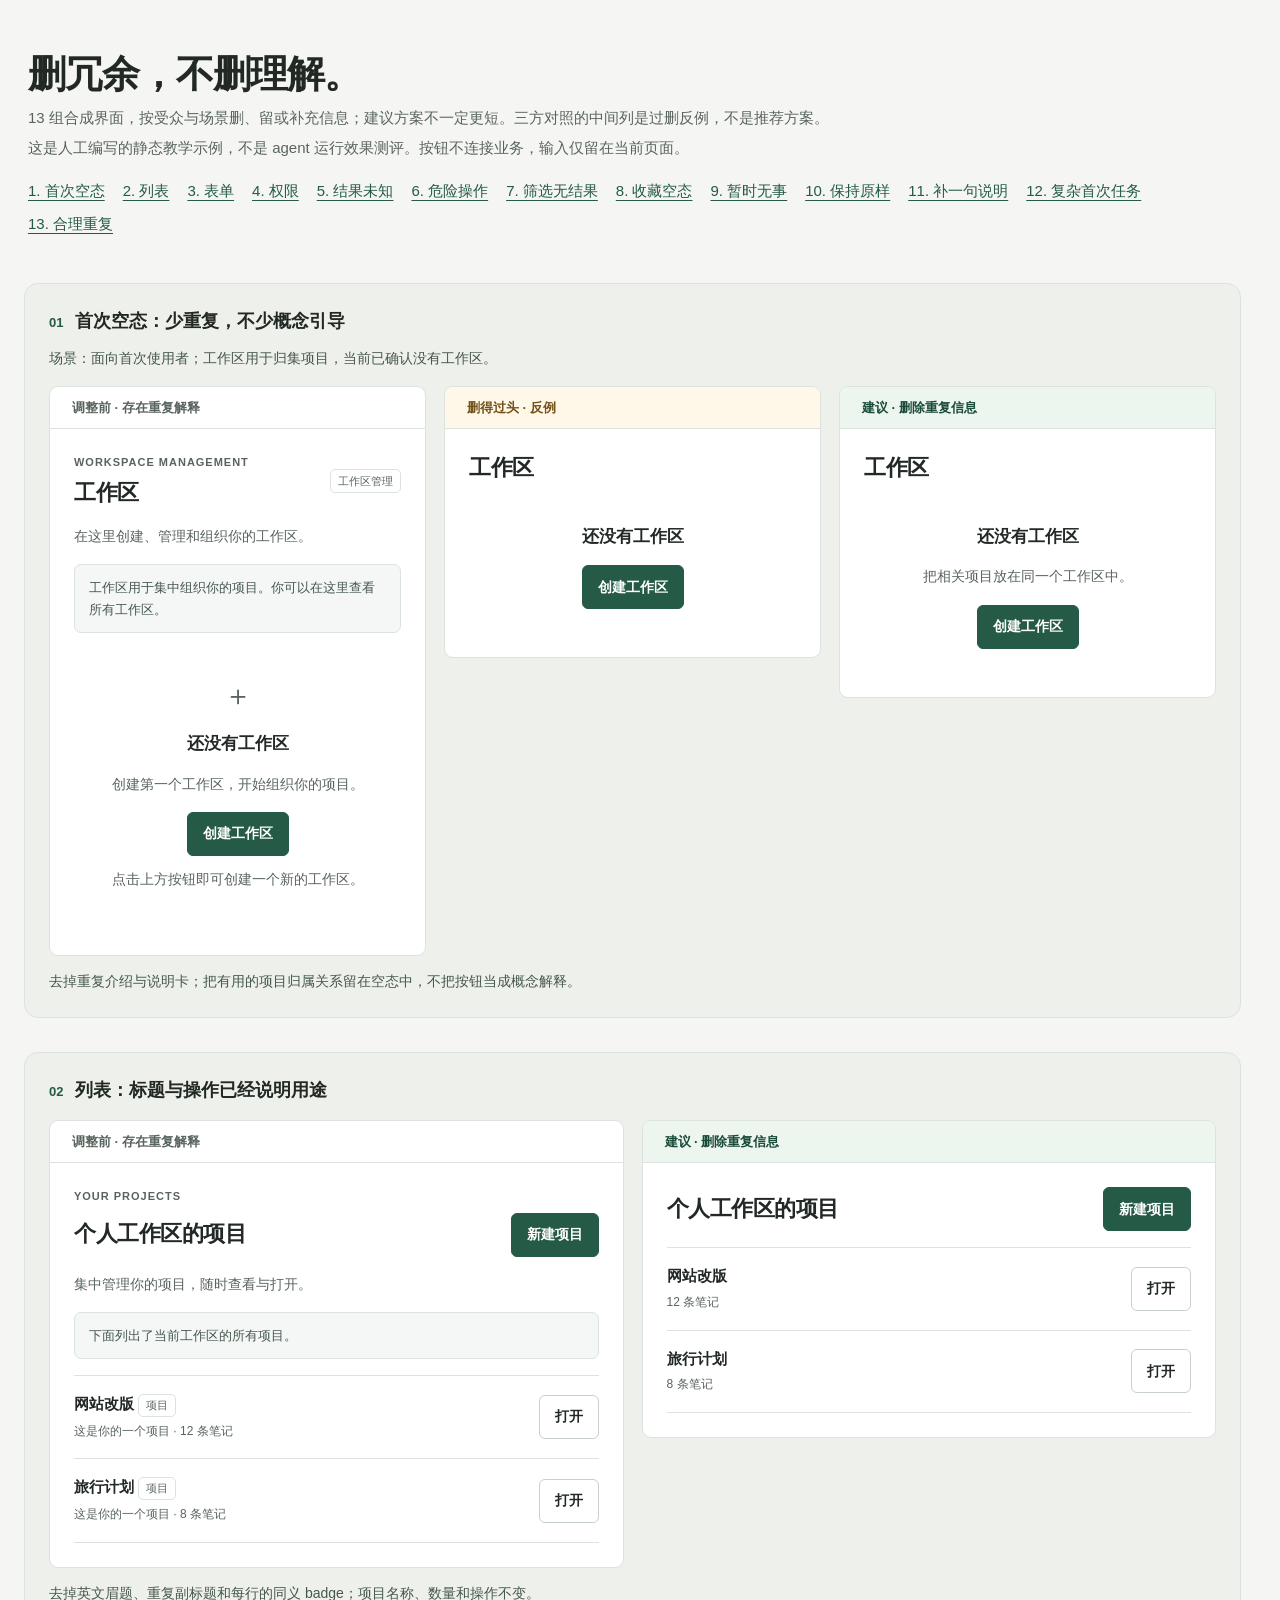
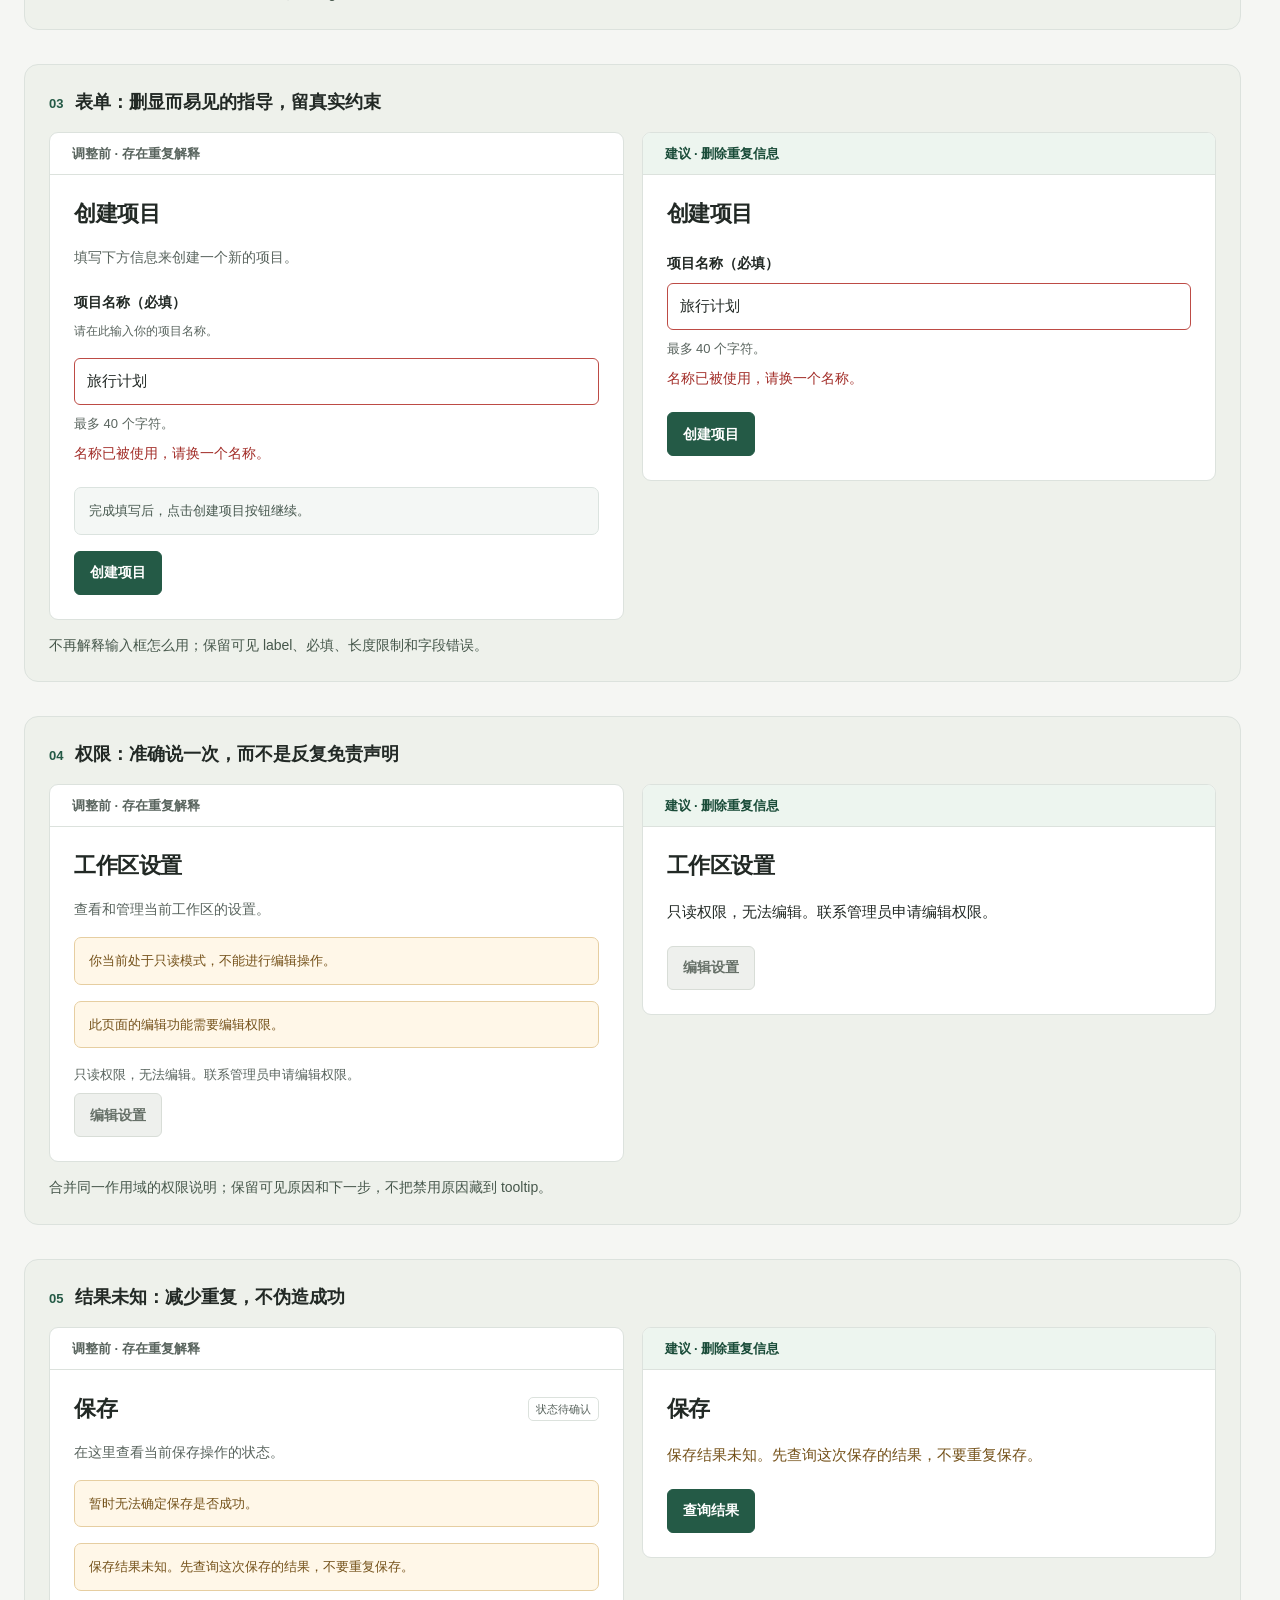
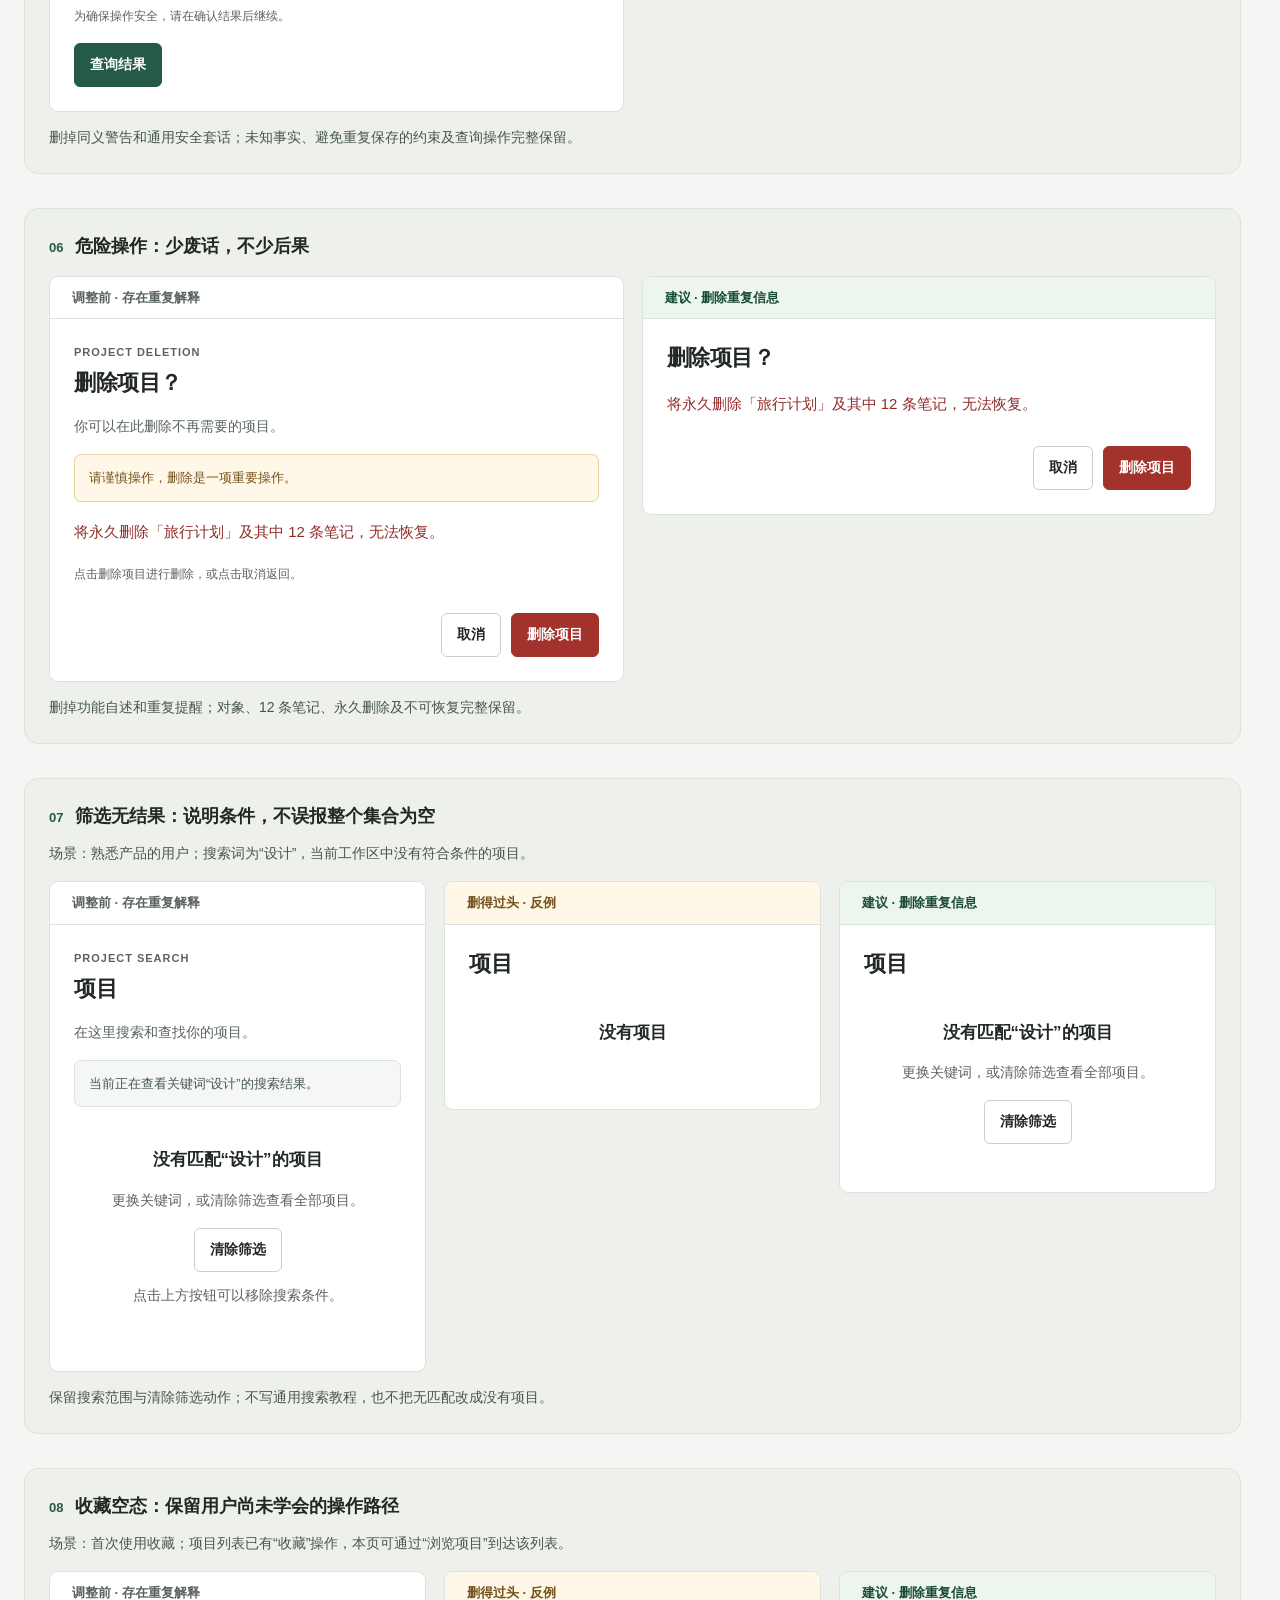
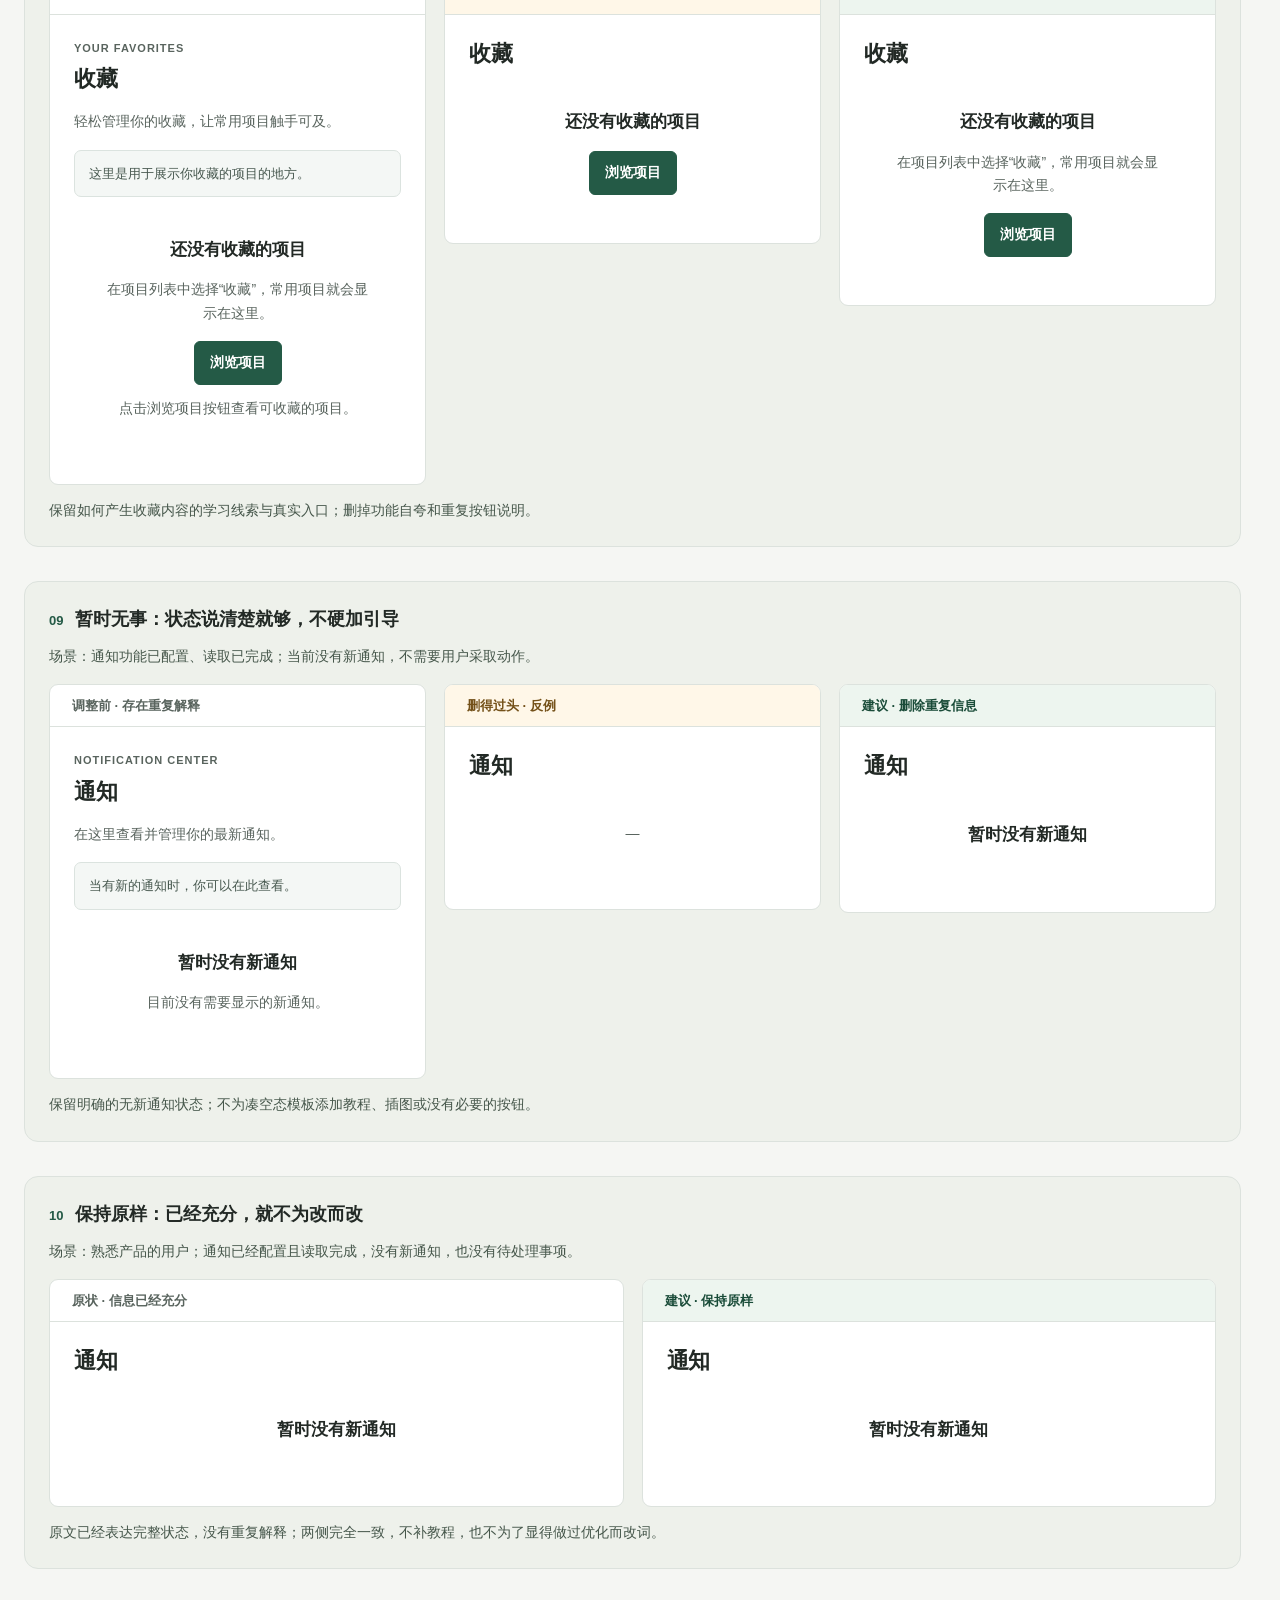
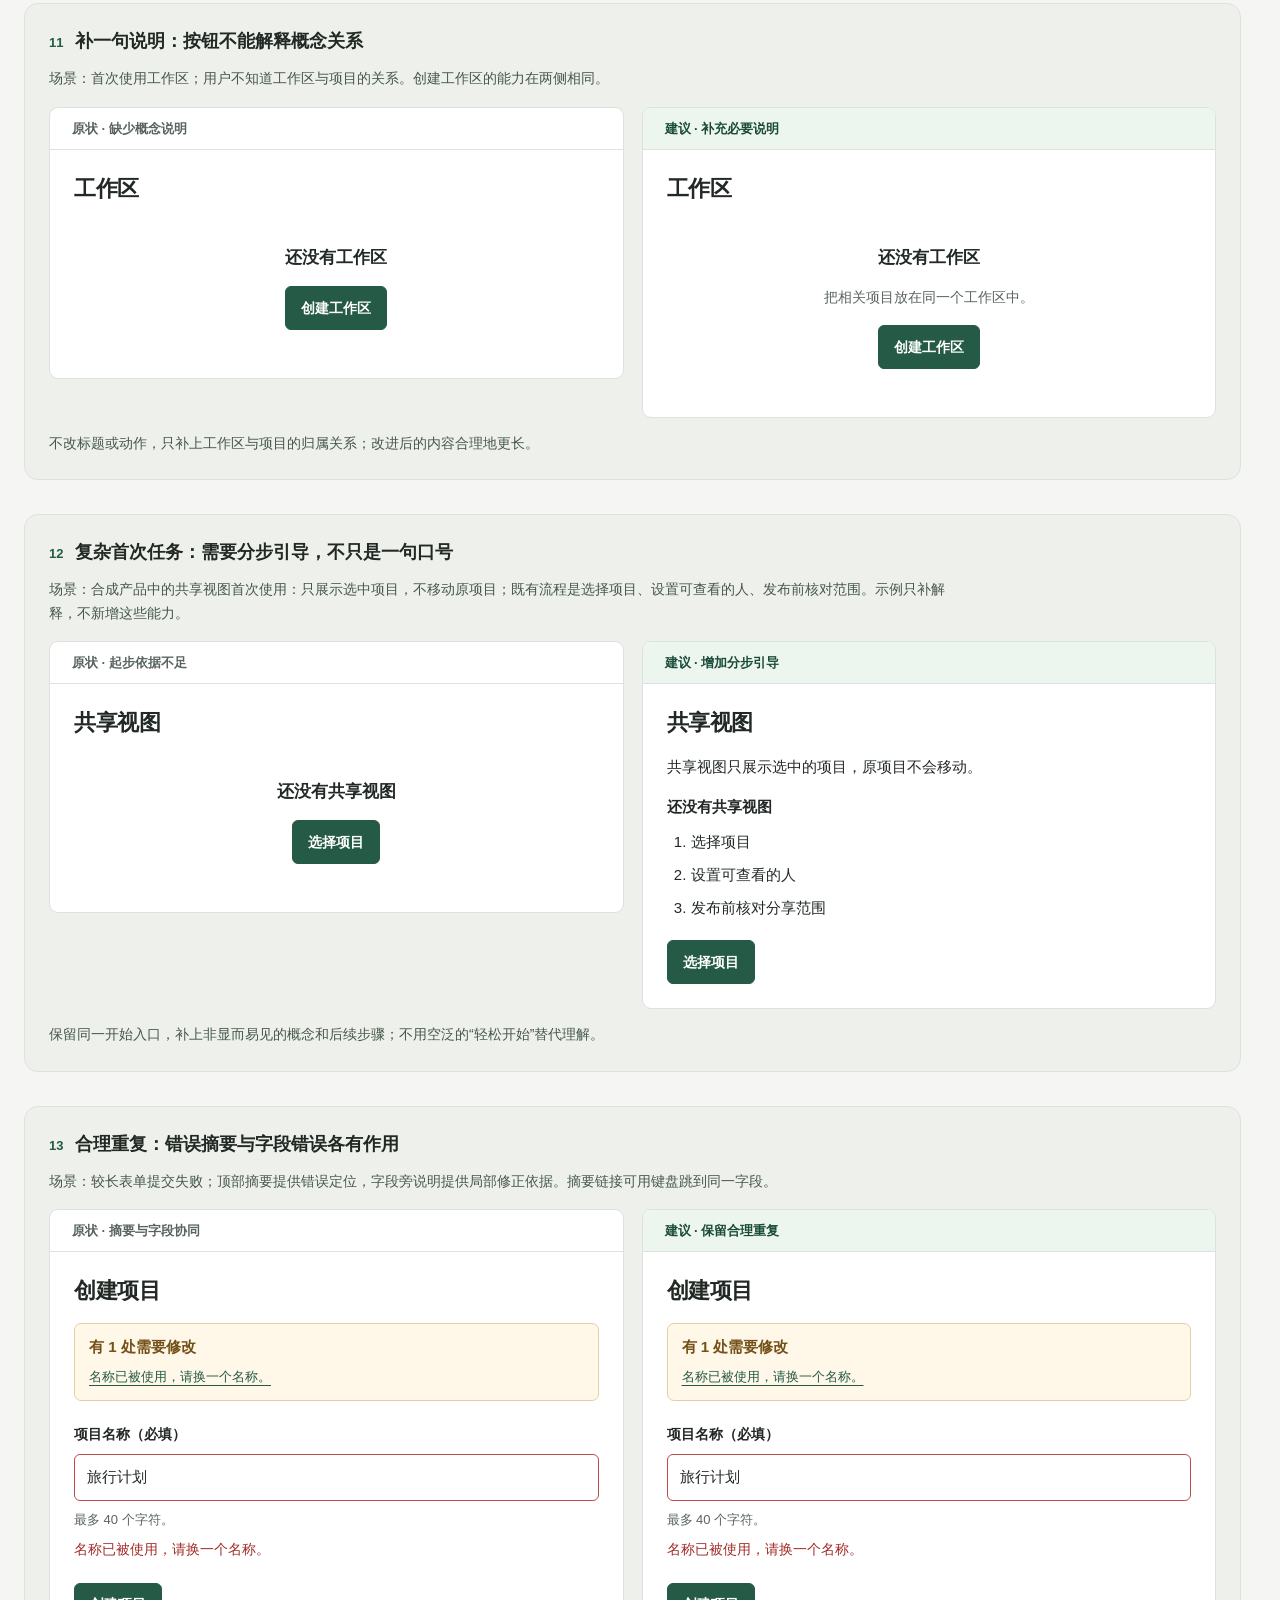
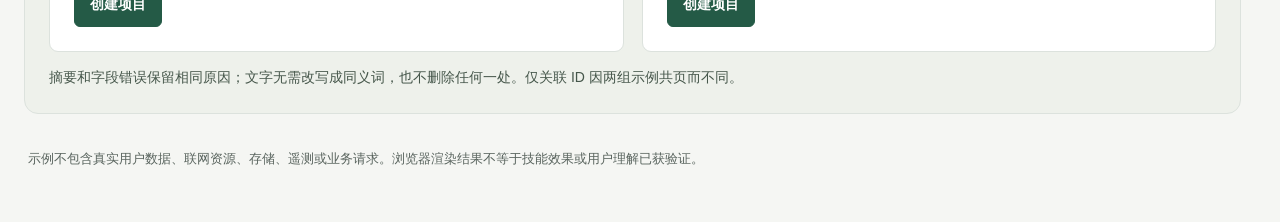
==== commit 99614f3b: "Balance UI guidance with keep, add and purposeful repetition examples" ====
--- a/examples/index.html
+++ b/examples/index.html
@@ -11,18 +11,18 @@
 <main>
   <header class="page-header">
     <h1>删冗余，不删理解。</h1>
-    <p>9 组合成界面，按受众与场景保留最少但充分的信息。三方对照的中间列是过删反例，不是推荐方案。</p>
+    <p>13 组合成界面，按受众与场景删、留或补充信息；建议方案不一定更短。三方对照的中间列是过删反例，不是推荐方案。</p>
     <p>这是人工编写的静态教学示例，不是 agent 运行效果测评。按钮不连接业务，输入仅留在当前页面。</p>
-    <nav aria-label="对照场景"><a href="#empty-state">1. 首次空态</a><a href="#section-heading">2. 列表</a><a href="#form">3. 表单</a><a href="#permission">4. 权限</a><a href="#unknown-result">5. 结果未知</a><a href="#destructive-action">6. 危险操作</a><a href="#filtered-results">7. 筛选无结果</a><a href="#favorites">8. 收藏空态</a><a href="#quiet-notifications">9. 暂时无事</a></nav>
+    <nav aria-label="对照场景"><a href="#empty-state">1. 首次空态</a><a href="#section-heading">2. 列表</a><a href="#form">3. 表单</a><a href="#permission">4. 权限</a><a href="#unknown-result">5. 结果未知</a><a href="#destructive-action">6. 危险操作</a><a href="#filtered-results">7. 筛选无结果</a><a href="#favorites">8. 收藏空态</a><a href="#quiet-notifications">9. 暂时无事</a><a href="#already-sufficient">10. 保持原样</a><a href="#add-context">11. 补一句说明</a><a href="#guided-start">12. 复杂首次任务</a><a href="#purposeful-repetition">13. 合理重复</a></nav>
   </header>
 
 <section class="comparison" id="empty-state" aria-labelledby="title-empty-state">
   <header class="case-heading"><span class="case-number">01</span><h2 id="title-empty-state">首次空态：少重复，不少概念引导</h2></header>
   <p class="context">场景：面向首次使用者；工作区用于归集项目，当前已确认没有工作区。</p>
   <div class="pair triple">
-    <article class="variant" data-variant="before" aria-label="精简前 · 重复解释"><p class="variant-title">精简前 · 重复解释</p><div class="screen"><div class="heading"><div><span class="eyebrow">WORKSPACE MANAGEMENT</span><h3>工作区</h3></div><span class="badge">工作区管理</span></div><p class="intro">在这里创建、管理和组织你的工作区。</p><div class="notice">工作区用于集中组织你的项目。你可以在这里查看所有工作区。</div><div class="empty"><span class="empty-mark" aria-hidden="true">＋</span><h4>还没有工作区</h4><p>创建第一个工作区，开始组织你的项目。</p><button type="button" class="primary">创建工作区</button><p class="meta">点击上方按钮即可创建一个新的工作区。</p></div></div></article>
+    <article class="variant" data-variant="before" aria-label="调整前 · 存在重复解释"><p class="variant-title">调整前 · 存在重复解释</p><div class="screen"><div class="heading"><div><span class="eyebrow">WORKSPACE MANAGEMENT</span><h3>工作区</h3></div><span class="badge">工作区管理</span></div><p class="intro">在这里创建、管理和组织你的工作区。</p><div class="notice">工作区用于集中组织你的项目。你可以在这里查看所有工作区。</div><div class="empty"><span class="empty-mark" aria-hidden="true">＋</span><h4>还没有工作区</h4><p>创建第一个工作区，开始组织你的项目。</p><button type="button" class="primary">创建工作区</button><p class="meta">点击上方按钮即可创建一个新的工作区。</p></div></div></article>
     <article class="variant" data-variant="overtrimmed" aria-label="删得过头 · 反例"><p class="variant-title">删得过头 · 反例</p><div class="screen"><div class="heading"><h3>工作区</h3></div><div class="empty"><h4>还没有工作区</h4><button type="button" class="primary">创建工作区</button></div></div></article>
-    <article class="variant" data-variant="after" aria-label="适度精简 · 保留必要信息"><p class="variant-title">适度精简 · 保留必要信息</p><div class="screen"><div class="heading"><h3>工作区</h3></div><div class="empty"><h4>还没有工作区</h4><p>把相关项目放在同一个工作区中。</p><button type="button" class="primary">创建工作区</button></div></div></article>
+    <article class="variant" data-variant="after" aria-label="建议 · 删除重复信息"><p class="variant-title">建议 · 删除重复信息</p><div class="screen"><div class="heading"><h3>工作区</h3></div><div class="empty"><h4>还没有工作区</h4><p>把相关项目放在同一个工作区中。</p><button type="button" class="primary">创建工作区</button></div></div></article>
   </div>
   <p class="change">去掉重复介绍与说明卡；把有用的项目归属关系留在空态中，不把按钮当成概念解释。</p>
 </section>
@@ -31,8 +31,8 @@
   <header class="case-heading"><span class="case-number">02</span><h2 id="title-section-heading">列表：标题与操作已经说明用途</h2></header>
 
   <div class="pair">
-    <article class="variant" data-variant="before" aria-label="精简前 · 重复解释"><p class="variant-title">精简前 · 重复解释</p><div class="screen"><span class="eyebrow">YOUR PROJECTS</span><div class="heading"><h3>个人工作区的项目</h3><button type="button" class="primary">新建项目</button></div><p class="intro">集中管理你的项目，随时查看与打开。</p><div class="notice">下面列出了当前工作区的所有项目。</div><div class="list"><div class="item"><div><h4>网站改版 <span class="badge">项目</span></h4><p class="meta">这是你的一个项目 · 12 条笔记</p></div><button type="button">打开</button></div><div class="item"><div><h4>旅行计划 <span class="badge">项目</span></h4><p class="meta">这是你的一个项目 · 8 条笔记</p></div><button type="button">打开</button></div></div></div></article>
-    <article class="variant" data-variant="after" aria-label="适度精简 · 保留必要信息"><p class="variant-title">适度精简 · 保留必要信息</p><div class="screen"><div class="heading"><h3>个人工作区的项目</h3><button type="button" class="primary">新建项目</button></div><div class="list"><div class="item"><div><h4>网站改版</h4><p class="meta">12 条笔记</p></div><button type="button">打开</button></div><div class="item"><div><h4>旅行计划</h4><p class="meta">8 条笔记</p></div><button type="button">打开</button></div></div></div></article>
+    <article class="variant" data-variant="before" aria-label="调整前 · 存在重复解释"><p class="variant-title">调整前 · 存在重复解释</p><div class="screen"><span class="eyebrow">YOUR PROJECTS</span><div class="heading"><h3>个人工作区的项目</h3><button type="button" class="primary">新建项目</button></div><p class="intro">集中管理你的项目，随时查看与打开。</p><div class="notice">下面列出了当前工作区的所有项目。</div><div class="list"><div class="item"><div><h4>网站改版 <span class="badge">项目</span></h4><p class="meta">这是你的一个项目 · 12 条笔记</p></div><button type="button">打开</button></div><div class="item"><div><h4>旅行计划 <span class="badge">项目</span></h4><p class="meta">这是你的一个项目 · 8 条笔记</p></div><button type="button">打开</button></div></div></div></article>
+    <article class="variant" data-variant="after" aria-label="建议 · 删除重复信息"><p class="variant-title">建议 · 删除重复信息</p><div class="screen"><div class="heading"><h3>个人工作区的项目</h3><button type="button" class="primary">新建项目</button></div><div class="list"><div class="item"><div><h4>网站改版</h4><p class="meta">12 条笔记</p></div><button type="button">打开</button></div><div class="item"><div><h4>旅行计划</h4><p class="meta">8 条笔记</p></div><button type="button">打开</button></div></div></div></article>
   </div>
   <p class="change">去掉英文眉题、重复副标题和每行的同义 badge；项目名称、数量和操作不变。</p>
 </section>
@@ -41,8 +41,8 @@
   <header class="case-heading"><span class="case-number">03</span><h2 id="title-form">表单：删显而易见的指导，留真实约束</h2></header>
 
   <div class="pair">
-    <article class="variant" data-variant="before" aria-label="精简前 · 重复解释"><p class="variant-title">精简前 · 重复解释</p><div class="screen"><h3>创建项目</h3><p class="intro">填写下方信息来创建一个新的项目。</p><div class="field"><label for="name-before">项目名称（必填）</label><p class="meta">请在此输入你的项目名称。</p><input id="name-before" value="旅行计划" required maxlength="40" aria-invalid="true" aria-describedby="name-hint-before name-error-before"><p id="name-hint-before" class="hint">最多 40 个字符。</p><p id="name-error-before" class="error">名称已被使用，请换一个名称。</p></div><div class="notice">完成填写后，点击创建项目按钮继续。</div><button type="button" class="primary">创建项目</button></div></article>
-    <article class="variant" data-variant="after" aria-label="适度精简 · 保留必要信息"><p class="variant-title">适度精简 · 保留必要信息</p><div class="screen"><h3>创建项目</h3><div class="field"><label for="name-after">项目名称（必填）</label><input id="name-after" value="旅行计划" required maxlength="40" aria-invalid="true" aria-describedby="name-hint-after name-error-after"><p id="name-hint-after" class="hint">最多 40 个字符。</p><p id="name-error-after" class="error">名称已被使用，请换一个名称。</p></div><button type="button" class="primary">创建项目</button></div></article>
+    <article class="variant" data-variant="before" aria-label="调整前 · 存在重复解释"><p class="variant-title">调整前 · 存在重复解释</p><div class="screen"><h3>创建项目</h3><p class="intro">填写下方信息来创建一个新的项目。</p><div class="field"><label for="name-before">项目名称（必填）</label><p class="meta">请在此输入你的项目名称。</p><input id="name-before" value="旅行计划" required maxlength="40" aria-invalid="true" aria-describedby="name-hint-before name-error-before"><p id="name-hint-before" class="hint">最多 40 个字符。</p><p id="name-error-before" class="error">名称已被使用，请换一个名称。</p></div><div class="notice">完成填写后，点击创建项目按钮继续。</div><button type="button" class="primary">创建项目</button></div></article>
+    <article class="variant" data-variant="after" aria-label="建议 · 删除重复信息"><p class="variant-title">建议 · 删除重复信息</p><div class="screen"><h3>创建项目</h3><div class="field"><label for="name-after">项目名称（必填）</label><input id="name-after" value="旅行计划" required maxlength="40" aria-invalid="true" aria-describedby="name-hint-after name-error-after"><p id="name-hint-after" class="hint">最多 40 个字符。</p><p id="name-error-after" class="error">名称已被使用，请换一个名称。</p></div><button type="button" class="primary">创建项目</button></div></article>
   </div>
   <p class="change">不再解释输入框怎么用；保留可见 label、必填、长度限制和字段错误。</p>
 </section>
@@ -51,8 +51,8 @@
   <header class="case-heading"><span class="case-number">04</span><h2 id="title-permission">权限：准确说一次，而不是反复免责声明</h2></header>
 
   <div class="pair">
-    <article class="variant" data-variant="before" aria-label="精简前 · 重复解释"><p class="variant-title">精简前 · 重复解释</p><div class="screen"><h3>工作区设置</h3><p class="intro">查看和管理当前工作区的设置。</p><div class="notice warning">你当前处于只读模式，不能进行编辑操作。</div><div class="notice warning">此页面的编辑功能需要编辑权限。</div><p id="permission-before" class="hint">只读权限，无法编辑。联系管理员申请编辑权限。</p><button type="button" disabled aria-describedby="permission-before">编辑设置</button></div></article>
-    <article class="variant" data-variant="after" aria-label="适度精简 · 保留必要信息"><p class="variant-title">适度精简 · 保留必要信息</p><div class="screen"><h3>工作区设置</h3><p id="permission-after" class="state">只读权限，无法编辑。联系管理员申请编辑权限。</p><button type="button" disabled aria-describedby="permission-after">编辑设置</button></div></article>
+    <article class="variant" data-variant="before" aria-label="调整前 · 存在重复解释"><p class="variant-title">调整前 · 存在重复解释</p><div class="screen"><h3>工作区设置</h3><p class="intro">查看和管理当前工作区的设置。</p><div class="notice warning">你当前处于只读模式，不能进行编辑操作。</div><div class="notice warning">此页面的编辑功能需要编辑权限。</div><p id="permission-before" class="hint">只读权限，无法编辑。联系管理员申请编辑权限。</p><button type="button" disabled aria-describedby="permission-before">编辑设置</button></div></article>
+    <article class="variant" data-variant="after" aria-label="建议 · 删除重复信息"><p class="variant-title">建议 · 删除重复信息</p><div class="screen"><h3>工作区设置</h3><p id="permission-after" class="state">只读权限，无法编辑。联系管理员申请编辑权限。</p><button type="button" disabled aria-describedby="permission-after">编辑设置</button></div></article>
   </div>
   <p class="change">合并同一作用域的权限说明；保留可见原因和下一步，不把禁用原因藏到 tooltip。</p>
 </section>
@@ -61,8 +61,8 @@
   <header class="case-heading"><span class="case-number">05</span><h2 id="title-unknown-result">结果未知：减少重复，不伪造成功</h2></header>
 
   <div class="pair">
-    <article class="variant" data-variant="before" aria-label="精简前 · 重复解释"><p class="variant-title">精简前 · 重复解释</p><div class="screen"><div class="heading"><h3>保存</h3><span class="badge">状态待确认</span></div><p class="intro">在这里查看当前保存操作的状态。</p><div class="notice warning">暂时无法确定保存是否成功。</div><div class="notice warning">保存结果未知。先查询这次保存的结果，不要重复保存。</div><p class="meta">为确保操作安全，请在确认结果后继续。</p><button type="button" class="primary">查询结果</button></div></article>
-    <article class="variant" data-variant="after" aria-label="适度精简 · 保留必要信息"><p class="variant-title">适度精简 · 保留必要信息</p><div class="screen"><h3>保存</h3><p class="state warning-text">保存结果未知。先查询这次保存的结果，不要重复保存。</p><button type="button" class="primary">查询结果</button></div></article>
+    <article class="variant" data-variant="before" aria-label="调整前 · 存在重复解释"><p class="variant-title">调整前 · 存在重复解释</p><div class="screen"><div class="heading"><h3>保存</h3><span class="badge">状态待确认</span></div><p class="intro">在这里查看当前保存操作的状态。</p><div class="notice warning">暂时无法确定保存是否成功。</div><div class="notice warning">保存结果未知。先查询这次保存的结果，不要重复保存。</div><p class="meta">为确保操作安全，请在确认结果后继续。</p><button type="button" class="primary">查询结果</button></div></article>
+    <article class="variant" data-variant="after" aria-label="建议 · 删除重复信息"><p class="variant-title">建议 · 删除重复信息</p><div class="screen"><h3>保存</h3><p class="state warning-text">保存结果未知。先查询这次保存的结果，不要重复保存。</p><button type="button" class="primary">查询结果</button></div></article>
   </div>
   <p class="change">删掉同义警告和通用安全套话；未知事实、避免重复保存的约束及查询操作完整保留。</p>
 </section>
@@ -71,8 +71,8 @@
   <header class="case-heading"><span class="case-number">06</span><h2 id="title-destructive-action">危险操作：少废话，不少后果</h2></header>
 
   <div class="pair">
-    <article class="variant" data-variant="before" aria-label="精简前 · 重复解释"><p class="variant-title">精简前 · 重复解释</p><div class="screen"><span class="eyebrow">PROJECT DELETION</span><h3>删除项目？</h3><p class="intro">你可以在此删除不再需要的项目。</p><div class="notice warning">请谨慎操作，删除是一项重要操作。</div><p class="state danger-text">将永久删除「旅行计划」及其中 12 条笔记，无法恢复。</p><p class="meta">点击删除项目进行删除，或点击取消返回。</p><div class="actions"><button type="button">取消</button><button type="button" class="danger">删除项目</button></div></div></article>
-    <article class="variant" data-variant="after" aria-label="适度精简 · 保留必要信息"><p class="variant-title">适度精简 · 保留必要信息</p><div class="screen"><h3>删除项目？</h3><p class="state danger-text">将永久删除「旅行计划」及其中 12 条笔记，无法恢复。</p><div class="actions"><button type="button">取消</button><button type="button" class="danger">删除项目</button></div></div></article>
+    <article class="variant" data-variant="before" aria-label="调整前 · 存在重复解释"><p class="variant-title">调整前 · 存在重复解释</p><div class="screen"><span class="eyebrow">PROJECT DELETION</span><h3>删除项目？</h3><p class="intro">你可以在此删除不再需要的项目。</p><div class="notice warning">请谨慎操作，删除是一项重要操作。</div><p class="state danger-text">将永久删除「旅行计划」及其中 12 条笔记，无法恢复。</p><p class="meta">点击删除项目进行删除，或点击取消返回。</p><div class="actions"><button type="button">取消</button><button type="button" class="danger">删除项目</button></div></div></article>
+    <article class="variant" data-variant="after" aria-label="建议 · 删除重复信息"><p class="variant-title">建议 · 删除重复信息</p><div class="screen"><h3>删除项目？</h3><p class="state danger-text">将永久删除「旅行计划」及其中 12 条笔记，无法恢复。</p><div class="actions"><button type="button">取消</button><button type="button" class="danger">删除项目</button></div></div></article>
   </div>
   <p class="change">删掉功能自述和重复提醒；对象、12 条笔记、永久删除及不可恢复完整保留。</p>
 </section>
@@ -81,9 +81,9 @@
   <header class="case-heading"><span class="case-number">07</span><h2 id="title-filtered-results">筛选无结果：说明条件，不误报整个集合为空</h2></header>
   <p class="context">场景：熟悉产品的用户；搜索词为“设计”，当前工作区中没有符合条件的项目。</p>
   <div class="pair triple">
-    <article class="variant" data-variant="before" aria-label="精简前 · 重复解释"><p class="variant-title">精简前 · 重复解释</p><div class="screen"><span class="eyebrow">PROJECT SEARCH</span><h3>项目</h3><p class="intro">在这里搜索和查找你的项目。</p><div class="notice">当前正在查看关键词“设计”的搜索结果。</div><div class="empty"><h4>没有匹配“设计”的项目</h4><p>更换关键词，或清除筛选查看全部项目。</p><button type="button">清除筛选</button><p class="meta">点击上方按钮可以移除搜索条件。</p></div></div></article>
+    <article class="variant" data-variant="before" aria-label="调整前 · 存在重复解释"><p class="variant-title">调整前 · 存在重复解释</p><div class="screen"><span class="eyebrow">PROJECT SEARCH</span><h3>项目</h3><p class="intro">在这里搜索和查找你的项目。</p><div class="notice">当前正在查看关键词“设计”的搜索结果。</div><div class="empty"><h4>没有匹配“设计”的项目</h4><p>更换关键词，或清除筛选查看全部项目。</p><button type="button">清除筛选</button><p class="meta">点击上方按钮可以移除搜索条件。</p></div></div></article>
     <article class="variant" data-variant="overtrimmed" aria-label="删得过头 · 反例"><p class="variant-title">删得过头 · 反例</p><div class="screen"><h3>项目</h3><div class="empty"><h4>没有项目</h4></div></div></article>
-    <article class="variant" data-variant="after" aria-label="适度精简 · 保留必要信息"><p class="variant-title">适度精简 · 保留必要信息</p><div class="screen"><h3>项目</h3><div class="empty"><h4>没有匹配“设计”的项目</h4><p>更换关键词，或清除筛选查看全部项目。</p><button type="button">清除筛选</button></div></div></article>
+    <article class="variant" data-variant="after" aria-label="建议 · 删除重复信息"><p class="variant-title">建议 · 删除重复信息</p><div class="screen"><h3>项目</h3><div class="empty"><h4>没有匹配“设计”的项目</h4><p>更换关键词，或清除筛选查看全部项目。</p><button type="button">清除筛选</button></div></div></article>
   </div>
   <p class="change">保留搜索范围与清除筛选动作；不写通用搜索教程，也不把无匹配改成没有项目。</p>
 </section>
@@ -92,9 +92,9 @@
   <header class="case-heading"><span class="case-number">08</span><h2 id="title-favorites">收藏空态：保留用户尚未学会的操作路径</h2></header>
   <p class="context">场景：首次使用收藏；项目列表已有“收藏”操作，本页可通过“浏览项目”到达该列表。</p>
   <div class="pair triple">
-    <article class="variant" data-variant="before" aria-label="精简前 · 重复解释"><p class="variant-title">精简前 · 重复解释</p><div class="screen"><span class="eyebrow">YOUR FAVORITES</span><h3>收藏</h3><p class="intro">轻松管理你的收藏，让常用项目触手可及。</p><div class="notice">这里是用于展示你收藏的项目的地方。</div><div class="empty"><h4>还没有收藏的项目</h4><p>在项目列表中选择“收藏”，常用项目就会显示在这里。</p><button type="button" class="primary">浏览项目</button><p class="meta">点击浏览项目按钮查看可收藏的项目。</p></div></div></article>
+    <article class="variant" data-variant="before" aria-label="调整前 · 存在重复解释"><p class="variant-title">调整前 · 存在重复解释</p><div class="screen"><span class="eyebrow">YOUR FAVORITES</span><h3>收藏</h3><p class="intro">轻松管理你的收藏，让常用项目触手可及。</p><div class="notice">这里是用于展示你收藏的项目的地方。</div><div class="empty"><h4>还没有收藏的项目</h4><p>在项目列表中选择“收藏”，常用项目就会显示在这里。</p><button type="button" class="primary">浏览项目</button><p class="meta">点击浏览项目按钮查看可收藏的项目。</p></div></div></article>
     <article class="variant" data-variant="overtrimmed" aria-label="删得过头 · 反例"><p class="variant-title">删得过头 · 反例</p><div class="screen"><h3>收藏</h3><div class="empty"><h4>还没有收藏的项目</h4><button type="button" class="primary">浏览项目</button></div></div></article>
-    <article class="variant" data-variant="after" aria-label="适度精简 · 保留必要信息"><p class="variant-title">适度精简 · 保留必要信息</p><div class="screen"><h3>收藏</h3><div class="empty"><h4>还没有收藏的项目</h4><p>在项目列表中选择“收藏”，常用项目就会显示在这里。</p><button type="button" class="primary">浏览项目</button></div></div></article>
+    <article class="variant" data-variant="after" aria-label="建议 · 删除重复信息"><p class="variant-title">建议 · 删除重复信息</p><div class="screen"><h3>收藏</h3><div class="empty"><h4>还没有收藏的项目</h4><p>在项目列表中选择“收藏”，常用项目就会显示在这里。</p><button type="button" class="primary">浏览项目</button></div></div></article>
   </div>
   <p class="change">保留如何产生收藏内容的学习线索与真实入口；删掉功能自夸和重复按钮说明。</p>
 </section>
@@ -103,11 +103,51 @@
   <header class="case-heading"><span class="case-number">09</span><h2 id="title-quiet-notifications">暂时无事：状态说清楚就够，不硬加引导</h2></header>
   <p class="context">场景：通知功能已配置、读取已完成；当前没有新通知，不需要用户采取动作。</p>
   <div class="pair triple">
-    <article class="variant" data-variant="before" aria-label="精简前 · 重复解释"><p class="variant-title">精简前 · 重复解释</p><div class="screen"><span class="eyebrow">NOTIFICATION CENTER</span><h3>通知</h3><p class="intro">在这里查看并管理你的最新通知。</p><div class="notice">当有新的通知时，你可以在此查看。</div><div class="empty"><h4>暂时没有新通知</h4><p>目前没有需要显示的新通知。</p></div></div></article>
+    <article class="variant" data-variant="before" aria-label="调整前 · 存在重复解释"><p class="variant-title">调整前 · 存在重复解释</p><div class="screen"><span class="eyebrow">NOTIFICATION CENTER</span><h3>通知</h3><p class="intro">在这里查看并管理你的最新通知。</p><div class="notice">当有新的通知时，你可以在此查看。</div><div class="empty"><h4>暂时没有新通知</h4><p>目前没有需要显示的新通知。</p></div></div></article>
     <article class="variant" data-variant="overtrimmed" aria-label="删得过头 · 反例"><p class="variant-title">删得过头 · 反例</p><div class="screen"><h3>通知</h3><div class="empty"><p>—</p></div></div></article>
-    <article class="variant" data-variant="after" aria-label="适度精简 · 保留必要信息"><p class="variant-title">适度精简 · 保留必要信息</p><div class="screen"><h3>通知</h3><div class="empty"><h4>暂时没有新通知</h4></div></div></article>
+    <article class="variant" data-variant="after" aria-label="建议 · 删除重复信息"><p class="variant-title">建议 · 删除重复信息</p><div class="screen"><h3>通知</h3><div class="empty"><h4>暂时没有新通知</h4></div></div></article>
   </div>
   <p class="change">保留明确的无新通知状态；不为凑空态模板添加教程、插图或没有必要的按钮。</p>
+</section>
+
+<section class="comparison" id="already-sufficient" aria-labelledby="title-already-sufficient">
+  <header class="case-heading"><span class="case-number">10</span><h2 id="title-already-sufficient">保持原样：已经充分，就不为改而改</h2></header>
+  <p class="context">场景：熟悉产品的用户；通知已经配置且读取完成，没有新通知，也没有待处理事项。</p>
+  <div class="pair">
+    <article class="variant" data-variant="before" aria-label="原状 · 信息已经充分"><p class="variant-title">原状 · 信息已经充分</p><div class="screen"><h3>通知</h3><div class="empty"><h4>暂时没有新通知</h4></div></div></article>
+    <article class="variant" data-variant="after" aria-label="建议 · 保持原样"><p class="variant-title">建议 · 保持原样</p><div class="screen"><h3>通知</h3><div class="empty"><h4>暂时没有新通知</h4></div></div></article>
+  </div>
+  <p class="change">原文已经表达完整状态，没有重复解释；两侧完全一致，不补教程，也不为了显得做过优化而改词。</p>
+</section>
+
+<section class="comparison" id="add-context" aria-labelledby="title-add-context">
+  <header class="case-heading"><span class="case-number">11</span><h2 id="title-add-context">补一句说明：按钮不能解释概念关系</h2></header>
+  <p class="context">场景：首次使用工作区；用户不知道工作区与项目的关系。创建工作区的能力在两侧相同。</p>
+  <div class="pair">
+    <article class="variant" data-variant="before" aria-label="原状 · 缺少概念说明"><p class="variant-title">原状 · 缺少概念说明</p><div class="screen"><h3>工作区</h3><div class="empty"><h4>还没有工作区</h4><button type="button" class="primary">创建工作区</button></div></div></article>
+    <article class="variant" data-variant="after" aria-label="建议 · 补充必要说明"><p class="variant-title">建议 · 补充必要说明</p><div class="screen"><h3>工作区</h3><div class="empty"><h4>还没有工作区</h4><p>把相关项目放在同一个工作区中。</p><button type="button" class="primary">创建工作区</button></div></div></article>
+  </div>
+  <p class="change">不改标题或动作，只补上工作区与项目的归属关系；改进后的内容合理地更长。</p>
+</section>
+
+<section class="comparison" id="guided-start" aria-labelledby="title-guided-start">
+  <header class="case-heading"><span class="case-number">12</span><h2 id="title-guided-start">复杂首次任务：需要分步引导，不只是一句口号</h2></header>
+  <p class="context">场景：合成产品中的共享视图首次使用：只展示选中项目，不移动原项目；既有流程是选择项目、设置可查看的人、发布前核对范围。示例只补解释，不新增这些能力。</p>
+  <div class="pair">
+    <article class="variant" data-variant="before" aria-label="原状 · 起步依据不足"><p class="variant-title">原状 · 起步依据不足</p><div class="screen"><h3>共享视图</h3><div class="empty"><h4>还没有共享视图</h4><button type="button" class="primary">选择项目</button></div></div></article>
+    <article class="variant" data-variant="after" aria-label="建议 · 增加分步引导"><p class="variant-title">建议 · 增加分步引导</p><div class="screen"><h3>共享视图</h3><p>共享视图只展示选中的项目，原项目不会移动。</p><h4>还没有共享视图</h4><ol class="steps"><li>选择项目</li><li>设置可查看的人</li><li>发布前核对分享范围</li></ol><button type="button" class="primary">选择项目</button></div></article>
+  </div>
+  <p class="change">保留同一开始入口，补上非显而易见的概念和后续步骤；不用空泛的“轻松开始”替代理解。</p>
+</section>
+
+<section class="comparison" id="purposeful-repetition" aria-labelledby="title-purposeful-repetition">
+  <header class="case-heading"><span class="case-number">13</span><h2 id="title-purposeful-repetition">合理重复：错误摘要与字段错误各有作用</h2></header>
+  <p class="context">场景：较长表单提交失败；顶部摘要提供错误定位，字段旁说明提供局部修正依据。摘要链接可用键盘跳到同一字段。</p>
+  <div class="pair">
+    <article class="variant" data-variant="before" aria-label="原状 · 摘要与字段协同"><p class="variant-title">原状 · 摘要与字段协同</p><div class="screen"><h3>创建项目</h3><section class="notice warning error-summary" aria-labelledby="summary-before"><h4 id="summary-before">有 1 处需要修改</h4><a href="#repeat-name-before">名称已被使用，请换一个名称。</a></section><div class="field"><label for="repeat-name-before">项目名称（必填）</label><input id="repeat-name-before" value="旅行计划" required maxlength="40" aria-invalid="true" aria-describedby="repeat-hint-before repeat-error-before"><p id="repeat-hint-before" class="hint">最多 40 个字符。</p><p id="repeat-error-before" class="error">名称已被使用，请换一个名称。</p></div><button type="button" class="primary">创建项目</button></div></article>
+    <article class="variant" data-variant="after" aria-label="建议 · 保留合理重复"><p class="variant-title">建议 · 保留合理重复</p><div class="screen"><h3>创建项目</h3><section class="notice warning error-summary" aria-labelledby="summary-after"><h4 id="summary-after">有 1 处需要修改</h4><a href="#repeat-name-after">名称已被使用，请换一个名称。</a></section><div class="field"><label for="repeat-name-after">项目名称（必填）</label><input id="repeat-name-after" value="旅行计划" required maxlength="40" aria-invalid="true" aria-describedby="repeat-hint-after repeat-error-after"><p id="repeat-hint-after" class="hint">最多 40 个字符。</p><p id="repeat-error-after" class="error">名称已被使用，请换一个名称。</p></div><button type="button" class="primary">创建项目</button></div></article>
+  </div>
+  <p class="change">摘要和字段错误保留相同原因；文字无需改写成同义词，也不删除任何一处。仅关联 ID 因两组示例共页而不同。</p>
 </section>
   <footer>示例不包含真实用户数据、联网资源、存储、遥测或业务请求。浏览器渲染结果不等于技能效果或用户理解已获验证。</footer>
 </main>
--- a/examples/styles.css
+++ b/examples/styles.css
@@ -47,6 +47,9 @@
 .item { display: flex; justify-content: space-between; align-items: center; gap: 16px; padding: 17px 0; border-bottom: 1px solid var(--line); }
 .item p { margin: 5px 0 0; }
 .meta { font-size: 12px; color: var(--muted); }
+.steps { margin: 12px 0 20px; padding-left: 1.6em; }
+.steps li + li { margin-top: 8px; }
+.error-summary h4 { margin-bottom: 8px; }
 .field { margin: 22px 0; }
 label { display: block; margin-bottom: 8px; font-weight: 600; font-size: 14px; }
 input { display: block; width: 100%; min-height: 44px; border: 1px solid #bd4b45; background: white; border-radius: 6px; padding: 10px 12px; font: inherit; color: var(--ink); }
